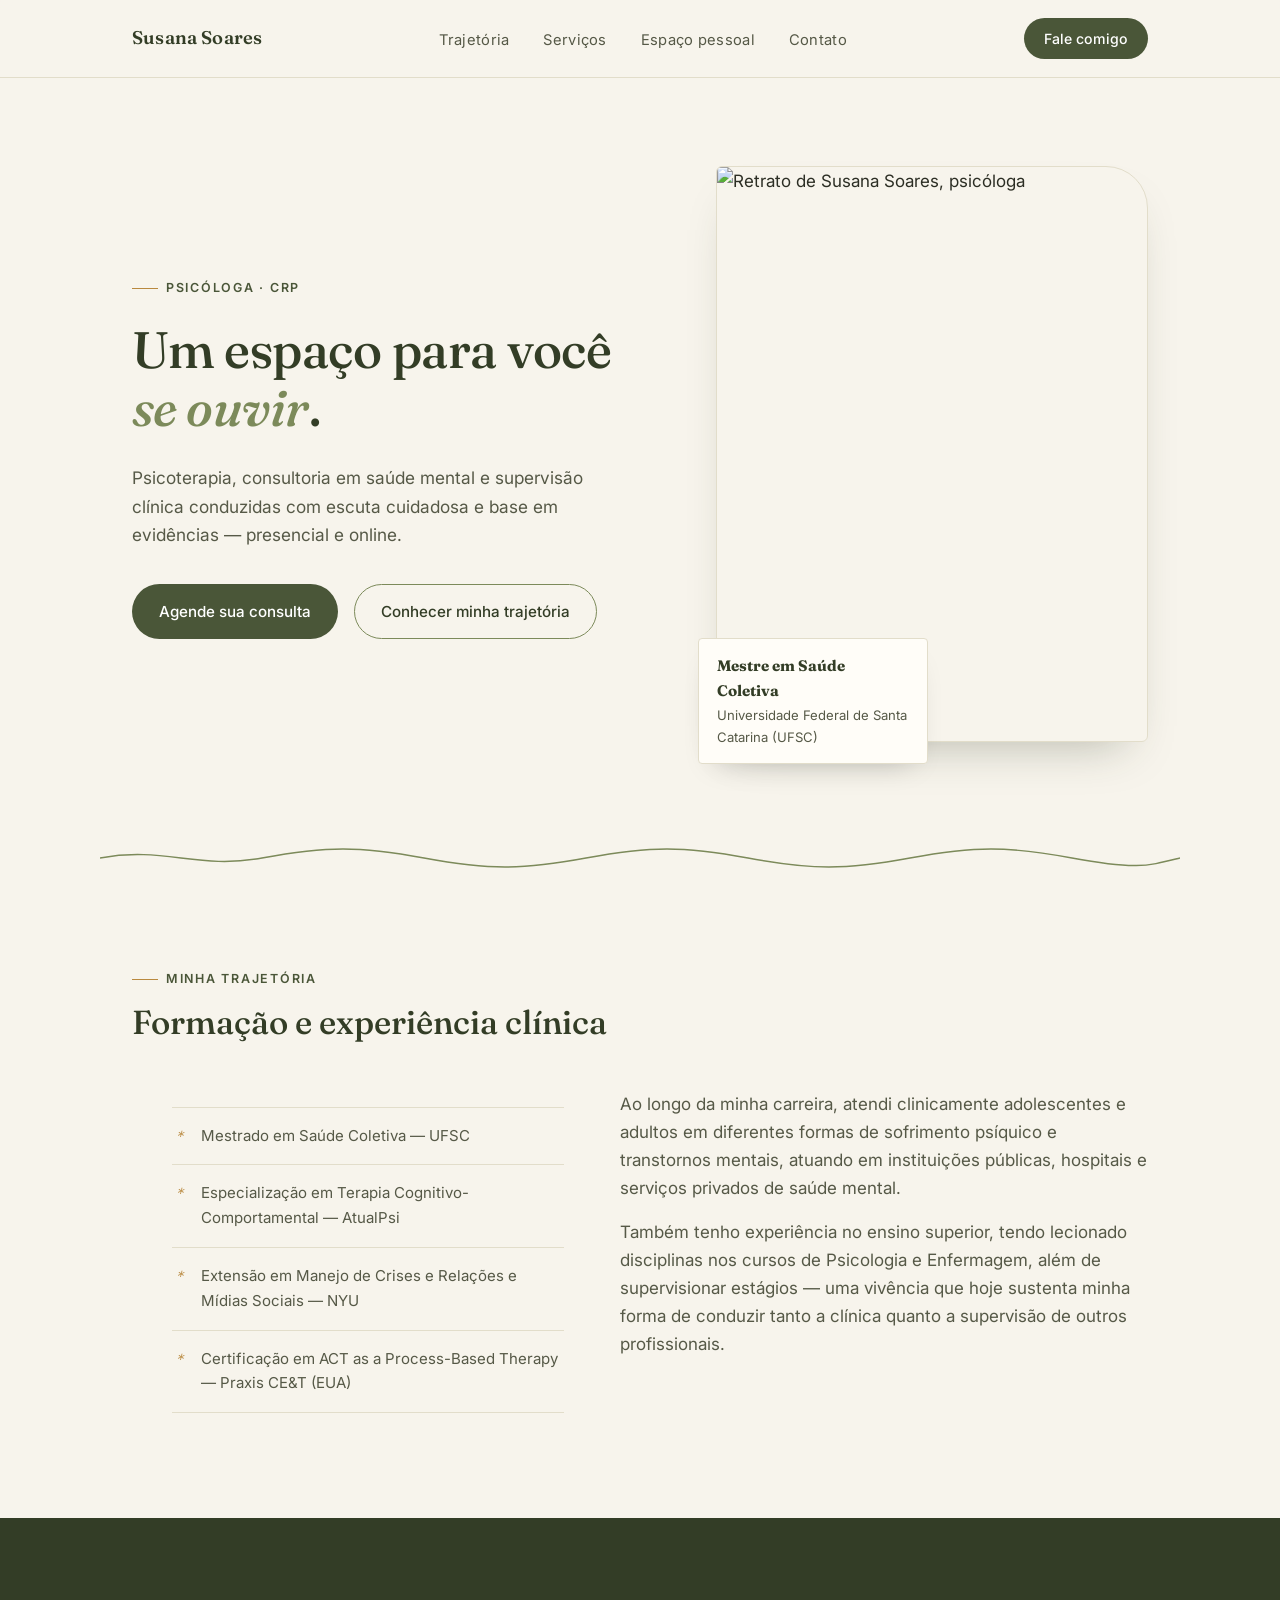
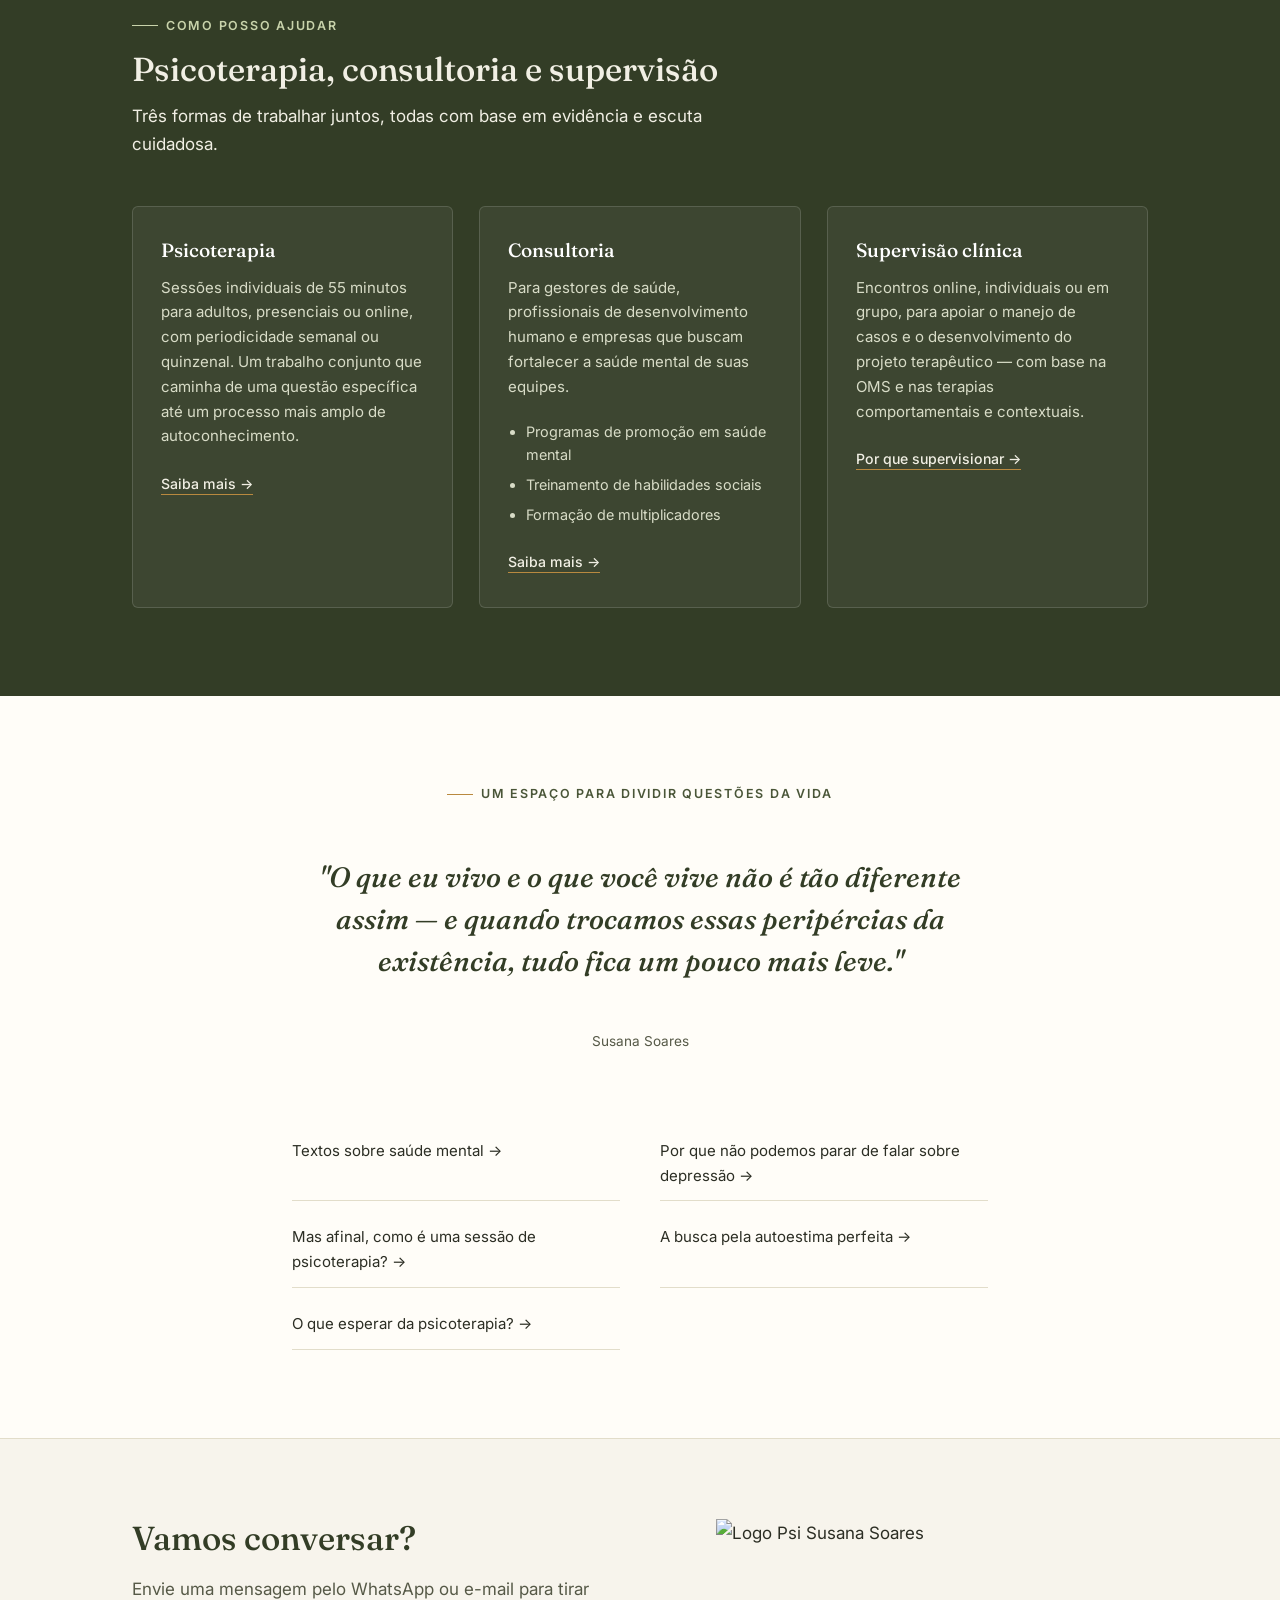
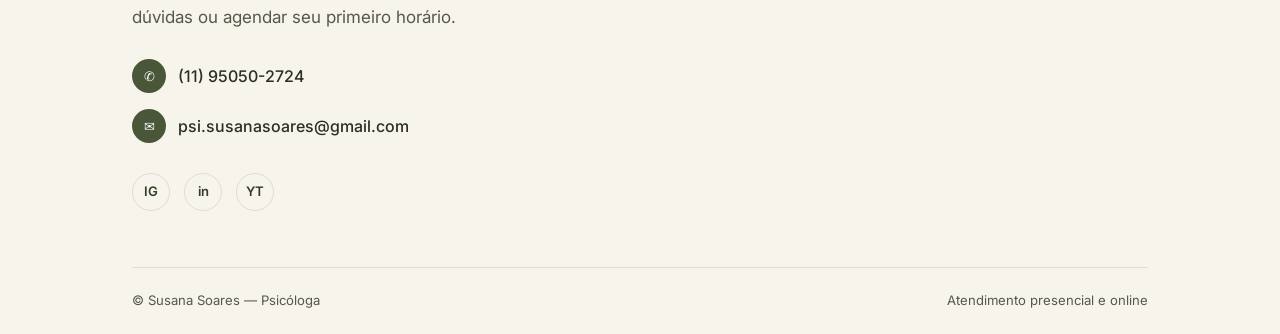
==== sobre-susana-soares.html @ 07c2a2b0 "Pagina Inicial" ====
<!doctype html>
<html lang="pt-BR">
<head>
<meta charset="UTF-8" />
<meta name="viewport" content="width=device-width, initial-scale=1.0" />
<title>Susana Soares — Psicóloga</title>
<meta name="description" content="Psicoterapia, consultoria em saúde mental e supervisão de casos clínicos com Susana Soares, psicóloga mestre em Saúde Coletiva pela UFSC." />
<link rel="preconnect" href="https://fonts.googleapis.com">
<link rel="preconnect" href="https://fonts.gstatic.com" crossorigin>
<link href="https://fonts.googleapis.com/css2?family=Fraunces:ital,opsz,wght@0,9..144,400;0,9..144,500;0,9..144,600;1,9..144,500&family=Inter:wght@400;500;600&display=swap" rel="stylesheet">
<style>
  :root{
    --cream:      #f7f4ec;
    --paper:      #fffdf8;
    --ink:        #2c2e24;
    --ink-soft:   #565947;
    --sage:       #7c8a5a;
    --sage-deep:  #4a5638;
    --sage-dark:  #333d26;
    --ochre:      #b9893f;
    --line:       #e2ddca;
    --radius:     2px;
  }

  *{box-sizing:border-box;}
  html{scroll-behavior:smooth;}
  body{
    margin:0;
    background:var(--cream);
    color:var(--ink);
    font-family:'Inter',-apple-system,BlinkMacSystemFont,sans-serif;
    font-size:17px;
    line-height:1.65;
    -webkit-font-smoothing:antialiased;
  }
  h1,h2,h3,.display{
    font-family:'Fraunces',Georgia,serif;
    font-weight:500;
    color:var(--sage-dark);
    line-height:1.15;
    margin:0;
  }
  a{color:inherit;}
  img{max-width:100%;display:block;}
  .wrap{max-width:1080px;margin:0 auto;padding:0 32px;}

  @media (prefers-reduced-motion: no-preference){
    a, .card, .btn{transition:all .25s ease;}
  }

  /* ---------- Header ---------- */
  header.site{
    position:sticky; top:0; z-index:50;
    background:rgba(247,244,236,.92);
    backdrop-filter:blur(6px);
    border-bottom:1px solid var(--line);
  }
  .nav{
    display:flex; align-items:center; justify-content:space-between;
    padding:18px 32px; max-width:1080px; margin:0 auto;
  }
  .brand{
    font-family:'Fraunces',serif; font-weight:600; font-size:1.15rem;
    letter-spacing:.01em; color:var(--sage-dark); text-decoration:none;
  }
  .nav ul{list-style:none; display:flex; gap:34px; margin:0; padding:0;}
  .nav a.navlink{
    text-decoration:none; font-size:.92rem; color:var(--ink-soft);
    letter-spacing:.02em;
  }
  .nav a.navlink:hover{color:var(--sage-deep);}
  .nav-cta{
    background:var(--sage-deep); color:#fff !important; text-decoration:none;
    padding:9px 20px; border-radius:999px; font-size:.88rem; font-weight:500;
  }
  .nav-cta:hover{background:var(--sage-dark);}
  @media (max-width:760px){ .nav ul{display:none;} }

  /* ---------- Hero ---------- */
  .hero{
    display:grid; grid-template-columns:1.1fr .9fr; align-items:center;
    gap:56px; padding:88px 32px 96px; max-width:1080px; margin:0 auto;
  }
  .eyebrow{
    display:inline-flex; align-items:center; gap:8px;
    font-size:.78rem; letter-spacing:.14em; text-transform:uppercase;
    color:var(--sage-deep); font-weight:600; margin-bottom:22px;
  }
  .eyebrow::before{content:"";width:26px;height:1px;background:var(--ochre);}
  .hero h1{font-size:clamp(2.3rem,4vw,3.4rem); letter-spacing:-.01em;}
  .hero h1 em{font-style:italic; color:var(--sage);}
  .hero p.lead{
    margin:26px 0 34px; max-width:44ch; color:var(--ink-soft); font-size:1.08rem;
  }
  .hero-actions{display:flex; gap:16px; flex-wrap:wrap;}
  .btn{
    display:inline-flex; align-items:center; gap:8px;
    padding:14px 26px; border-radius:999px; text-decoration:none;
    font-size:.95rem; font-weight:500; border:1px solid transparent;
  }
  .btn-primary{background:var(--sage-deep); color:#fff;}
  .btn-primary:hover{background:var(--sage-dark);}
  .btn-ghost{border-color:var(--sage); color:var(--sage-dark);}
  .btn-ghost:hover{background:var(--paper);}

  .hero-portrait{position:relative;}
  .hero-portrait .frame{
    border-radius:6px 42px 6px 6px;
    overflow:hidden;
    border:1px solid var(--line);
    box-shadow:0 24px 48px -24px rgba(51,61,38,.35);
  }
  .hero-portrait img{aspect-ratio:3/4; object-fit:cover; width:100%;}
  .cred-tag{
    position:absolute; left:-18px; bottom:-22px;
    background:var(--paper); border:1px solid var(--line);
    padding:14px 18px; border-radius:4px; max-width:230px;
    box-shadow:0 14px 30px -18px rgba(0,0,0,.25);
    font-size:.82rem; color:var(--ink-soft);
  }
  .cred-tag strong{display:block; font-family:'Fraunces',serif; color:var(--sage-dark); font-size:.95rem; margin-bottom:2px;}
  @media (max-width:820px){
    .hero{grid-template-columns:1fr; padding-top:56px;}
    .hero-portrait{max-width:320px; margin:0 auto;}
    .cred-tag{left:8px; bottom:-18px;}
  }

  /* ---------- divider ---------- */
  .divider{padding:6px 0 0;}
  .divider svg{display:block; width:100%; height:28px; color:var(--sage);}

  /* ---------- Section shell ---------- */
  section{padding:88px 0;}
  .section-head{max-width:640px; margin:0 0 48px;}
  .section-head .eyebrow{margin-bottom:14px;}
  .section-head h2{font-size:clamp(1.7rem,2.6vw,2.3rem);}
  .section-head p{color:var(--ink-soft); margin-top:14px;}

  /* ---------- Trajetória ---------- */
  .bio-grid{display:grid; grid-template-columns:.9fr 1.1fr; gap:56px; align-items:start;}
  .bio-grid p{color:var(--ink-soft); margin:0 0 16px;}
  .creds{display:flex; flex-direction:column; gap:0;}
  .creds li{
    list-style:none; padding:16px 0; border-top:1px solid var(--line);
    display:flex; gap:14px; font-size:.94rem; color:var(--ink-soft);
  }
  .creds li:last-child{border-bottom:1px solid var(--line);}
  .creds .mark{color:var(--ochre); font-family:'Fraunces',serif; font-style:italic; flex:0 0 auto;}
  @media (max-width:820px){ .bio-grid{grid-template-columns:1fr;} }

  /* ---------- Serviços ---------- */
  .services{background:var(--sage-dark); color:#f1efe4;}
  .services .section-head h2, .services .section-head p{color:#f1efe4;}
  .services .eyebrow{color:#c9d3ab;}
  .services .eyebrow::before{background:#c9d3ab;}
  .cards{display:grid; grid-template-columns:repeat(3,1fr); gap:26px;}
  .card{
    background:rgba(255,255,255,.05);
    border:1px solid rgba(255,255,255,.14);
    border-radius:6px; padding:32px 28px;
  }
  .card:hover{background:rgba(255,255,255,.09); border-color:rgba(255,255,255,.28);}
  .card h3{color:#fff; font-size:1.2rem; margin-bottom:14px;}
  .card p{color:#d8dcc7; font-size:.94rem; margin:0 0 20px;}
  .card ul{margin:0 0 20px; padding-left:18px; color:#d8dcc7; font-size:.9rem;}
  .card ul li{margin-bottom:6px;}
  .card a.card-link{
    font-size:.88rem; font-weight:500; color:#f1efe4; text-decoration:none;
    border-bottom:1px solid var(--ochre); padding-bottom:2px;
  }
  .card a.card-link:hover{color:var(--ochre);}
  @media (max-width:900px){ .cards{grid-template-columns:1fr;} }

  /* ---------- Espaço pessoal ---------- */
  .personal{background:var(--paper);}
  .personal-inner{
    display:grid; grid-template-columns:1fr; gap:30px;
    max-width:760px; margin:0 auto; text-align:center;
  }
  .personal blockquote{
    font-family:'Fraunces',serif; font-style:italic; font-weight:500;
    font-size:clamp(1.35rem,2.4vw,1.75rem); color:var(--sage-dark);
    line-height:1.5; margin:0;
  }
  .personal cite{display:block; margin-top:18px; font-style:normal; font-size:.85rem; color:var(--ink-soft);}
  .reading{
    margin-top:44px; display:grid; grid-template-columns:repeat(2,1fr); gap:12px 40px;
    text-align:left;
  }
  .reading a{
    display:block; text-decoration:none; color:var(--ink); font-size:.94rem;
    padding:12px 0; border-bottom:1px solid var(--line);
  }
  .reading a:hover{color:var(--sage-deep);}
  @media (max-width:640px){ .reading{grid-template-columns:1fr;} }

  /* ---------- Contato / footer ---------- */
  footer.site{background:var(--cream); border-top:1px solid var(--line);}
  .contact-grid{
    display:grid; grid-template-columns:1.1fr .9fr; gap:56px; padding:80px 0 56px;
  }
  .contact-grid h2{font-size:clamp(1.7rem,2.6vw,2.2rem); margin-bottom:18px;}
  .contact-grid p{color:var(--ink-soft); max-width:42ch;}
  .contact-list{margin-top:28px; display:flex; flex-direction:column; gap:16px;}
  .contact-list a{
    display:flex; align-items:center; gap:12px; text-decoration:none;
    color:var(--ink); font-size:1rem; font-weight:500;
  }
  .contact-list a:hover{color:var(--sage-deep);}
  .contact-list .ico{
    width:34px; height:34px; border-radius:50%; background:var(--sage-deep);
    display:flex; align-items:center; justify-content:center; color:#fff; font-size:.8rem;
    flex:0 0 auto;
  }
  .socials{display:flex; gap:14px; margin-top:30px;}
  .socials a{
    width:38px; height:38px; border-radius:50%; border:1px solid var(--line);
    display:flex; align-items:center; justify-content:center; text-decoration:none;
    color:var(--sage-dark); font-size:.82rem; font-weight:600;
  }
  .socials a:hover{background:var(--sage-deep); color:#fff; border-color:var(--sage-deep);}
  @media (max-width:820px){ .contact-grid{grid-template-columns:1fr;} }

  .bottom-bar{
    border-top:1px solid var(--line); padding:22px 0; font-size:.82rem;
    color:var(--ink-soft); display:flex; justify-content:space-between; flex-wrap:wrap; gap:8px;
  }
</style>
</head>
<body>

<header class="site">
  <nav class="nav">
    <a class="brand" href="#top">Susana&nbsp;Soares</a>
    <ul>
      <li><a class="navlink" href="#trajetoria">Trajetória</a></li>
      <li><a class="navlink" href="#servicos">Serviços</a></li>
      <li><a class="navlink" href="#espaco">Espaço pessoal</a></li>
      <li><a class="navlink" href="#contato">Contato</a></li>
    </ul>
    <a class="nav-cta" href="https://api.whatsapp.com/send?phone=5511950502724">Fale comigo</a>
  </nav>
</header>

<main id="top">

  <!-- HERO -->
  <section class="hero">
    <div>
      <span class="eyebrow">Psicóloga · CRP</span>
      <h1>Um espaço para você <em>se ouvir</em>.</h1>
      <p class="lead">Psicoterapia, consultoria em saúde mental e supervisão clínica conduzidas com escuta cuidadosa e base em evidências — presencial e online.</p>
      <div class="hero-actions">
        <a class="btn btn-primary" href="https://calendly.com/psi-susanasoares/30min?back=1">Agende sua consulta</a>
        <a class="btn btn-ghost" href="#trajetoria">Conhecer minha trajetória</a>
      </div>
    </div>
    <div class="hero-portrait">
      <div class="frame">
        <img src="https://i0.wp.com/psisusanasoares.com/wp-content/uploads/2023/10/20231002_141135.jpg?fit=898%2C1200&ssl=1" alt="Retrato de Susana Soares, psicóloga" />
      </div>
      <div class="cred-tag"><strong>Mestre em Saúde Coletiva</strong>Universidade Federal de Santa Catarina (UFSC)</div>
    </div>
  </section>

  <div class="divider wrap">
    <svg viewBox="0 0 1000 28" preserveAspectRatio="none" fill="none" stroke="currentColor" stroke-width="1.4">
      <path d="M0 14 C 60 2, 90 26, 150 14 S 240 2, 300 14 S 390 26, 450 14 S 540 2, 600 14 S 690 26, 750 14 S 840 2, 900 14 S 970 22, 1000 14" />
    </svg>
  </div>

  <!-- TRAJETÓRIA -->
  <section id="trajetoria">
    <div class="wrap">
      <div class="section-head">
        <span class="eyebrow">Minha trajetória</span>
        <h2>Formação e experiência clínica</h2>
      </div>
      <div class="bio-grid">
        <ul class="creds">
          <li><span class="mark">＊</span>Mestrado em Saúde Coletiva — UFSC</li>
          <li><span class="mark">＊</span>Especialização em Terapia Cognitivo-Comportamental — AtualPsi</li>
          <li><span class="mark">＊</span>Extensão em Manejo de Crises e Relações e Mídias Sociais — NYU</li>
          <li><span class="mark">＊</span>Certificação em ACT as a Process-Based Therapy — Praxis CE&T (EUA)</li>
        </ul>
        <div>
          <p>Ao longo da minha carreira, atendi clinicamente adolescentes e adultos em diferentes formas de sofrimento psíquico e transtornos mentais, atuando em instituições públicas, hospitais e serviços privados de saúde mental.</p>
          <p>Também tenho experiência no ensino superior, tendo lecionado disciplinas nos cursos de Psicologia e Enfermagem, além de supervisionar estágios — uma vivência que hoje sustenta minha forma de conduzir tanto a clínica quanto a supervisão de outros profissionais.</p>
        </div>
      </div>
    </div>
  </section>

  <!-- SERVIÇOS -->
  <section id="servicos" class="services">
    <div class="wrap">
      <div class="section-head">
        <span class="eyebrow">Como posso ajudar</span>
        <h2>Psicoterapia, consultoria e supervisão</h2>
        <p>Três formas de trabalhar juntos, todas com base em evidência e escuta cuidadosa.</p>
      </div>
      <div class="cards">
        <div class="card">
          <h3>Psicoterapia</h3>
          <p>Sessões individuais de 55 minutos para adultos, presenciais ou online, com periodicidade semanal ou quinzenal. Um trabalho conjunto que caminha de uma questão específica até um processo mais amplo de autoconhecimento.</p>
          <a class="card-link" href="https://psisusanasoares.com/psicoterapia/">Saiba mais →</a>
        </div>
        <div class="card">
          <h3>Consultoria</h3>
          <p>Para gestores de saúde, profissionais de desenvolvimento humano e empresas que buscam fortalecer a saúde mental de suas equipes.</p>
          <ul>
            <li>Programas de promoção em saúde mental</li>
            <li>Treinamento de habilidades sociais</li>
            <li>Formação de multiplicadores</li>
          </ul>
          <a class="card-link" href="https://psisusanasoares.com/consultoria/">Saiba mais →</a>
        </div>
        <div class="card">
          <h3>Supervisão clínica</h3>
          <p>Encontros online, individuais ou em grupo, para apoiar o manejo de casos e o desenvolvimento do projeto terapêutico — com base na OMS e nas terapias comportamentais e contextuais.</p>
          <a class="card-link" href="https://psisusanasoares.com/realmente-precisamos-da-supervisao-em-casos-clinicos/">Por que supervisionar →</a>
        </div>
      </div>
    </div>
  </section>

  <!-- ESPAÇO PESSOAL -->
  <section id="espaco" class="personal">
    <div class="wrap personal-inner">
      <span class="eyebrow" style="justify-content:center;">Um espaço para dividir questões da vida</span>
      <blockquote>"O que eu vivo e o que você vive não é tão diferente assim — e quando trocamos essas peripércias da existência, tudo fica um pouco mais leve."</blockquote>
      <cite>Susana Soares</cite>

      <div class="reading">
        <a href="https://psisusanasoares.com/psicoterapia/um-espaco-para-dividir-as-questoes-da-vida-minhas-e-as-suas/">Textos sobre saúde mental →</a>
        <a href="https://psisusanasoares.com/por-que-nao-podemos-parar-de-falar-sobre-a-depressao/">Por que não podemos parar de falar sobre depressão →</a>
        <a href="https://psisusanasoares.com/mas-afinal-como-e-uma-sessao-de-psicoterapia/">Mas afinal, como é uma sessão de psicoterapia? →</a>
        <a href="https://www.vittude.com/blog/fala-psico/a-busca-pela-autoestima-perfeita/">A busca pela autoestima perfeita →</a>
        <a href="http://psisusanasoares.com/o-que-esperar-da-psicoterapia/">O que esperar da psicoterapia? →</a>
      </div>
    </div>
  </section>

</main>

<footer class="site" id="contato">
  <div class="wrap">
    <div class="contact-grid">
      <div>
        <h2>Vamos conversar?</h2>
        <p>Envie uma mensagem pelo WhatsApp ou e-mail para tirar dúvidas ou agendar seu primeiro horário.</p>
        <div class="contact-list">
          <a href="http://api.whatsapp.com/send?1=pt_BR&phone=5511950502724"><span class="ico">✆</span>(11) 95050-2724</a>
          <a href="mailto:psi.susanasoares@gmail.com"><span class="ico">✉</span>psi.susanasoares@gmail.com</a>
        </div>
        <div class="socials">
          <a href="https://instagram.com/susanasoaresnavida" aria-label="Instagram">IG</a>
          <a href="http://www.linkedin.com/in/susana-soares-318313182" aria-label="LinkedIn">in</a>
          <a href="https://www.youtube.com/channel/UCG8xgBkW5_oJi3_wdtTftXw" aria-label="YouTube">YT</a>
        </div>
      </div>
      <div>
        <img src="https://i0.wp.com/psisusanasoares.com/wp-content/uploads/2023/09/cropped-cropped-cropped-logo-nome-e-crp-removebg-preview.png?fit=273%2C120&ssl=1" alt="Logo Psi Susana Soares" style="max-width:220px;" />
      </div>
    </div>
    <div class="bottom-bar">
      <span>© Susana Soares — Psicóloga</span>
      <span>Atendimento presencial e online</span>
    </div>
  </div>
</footer>

</body>
</html>
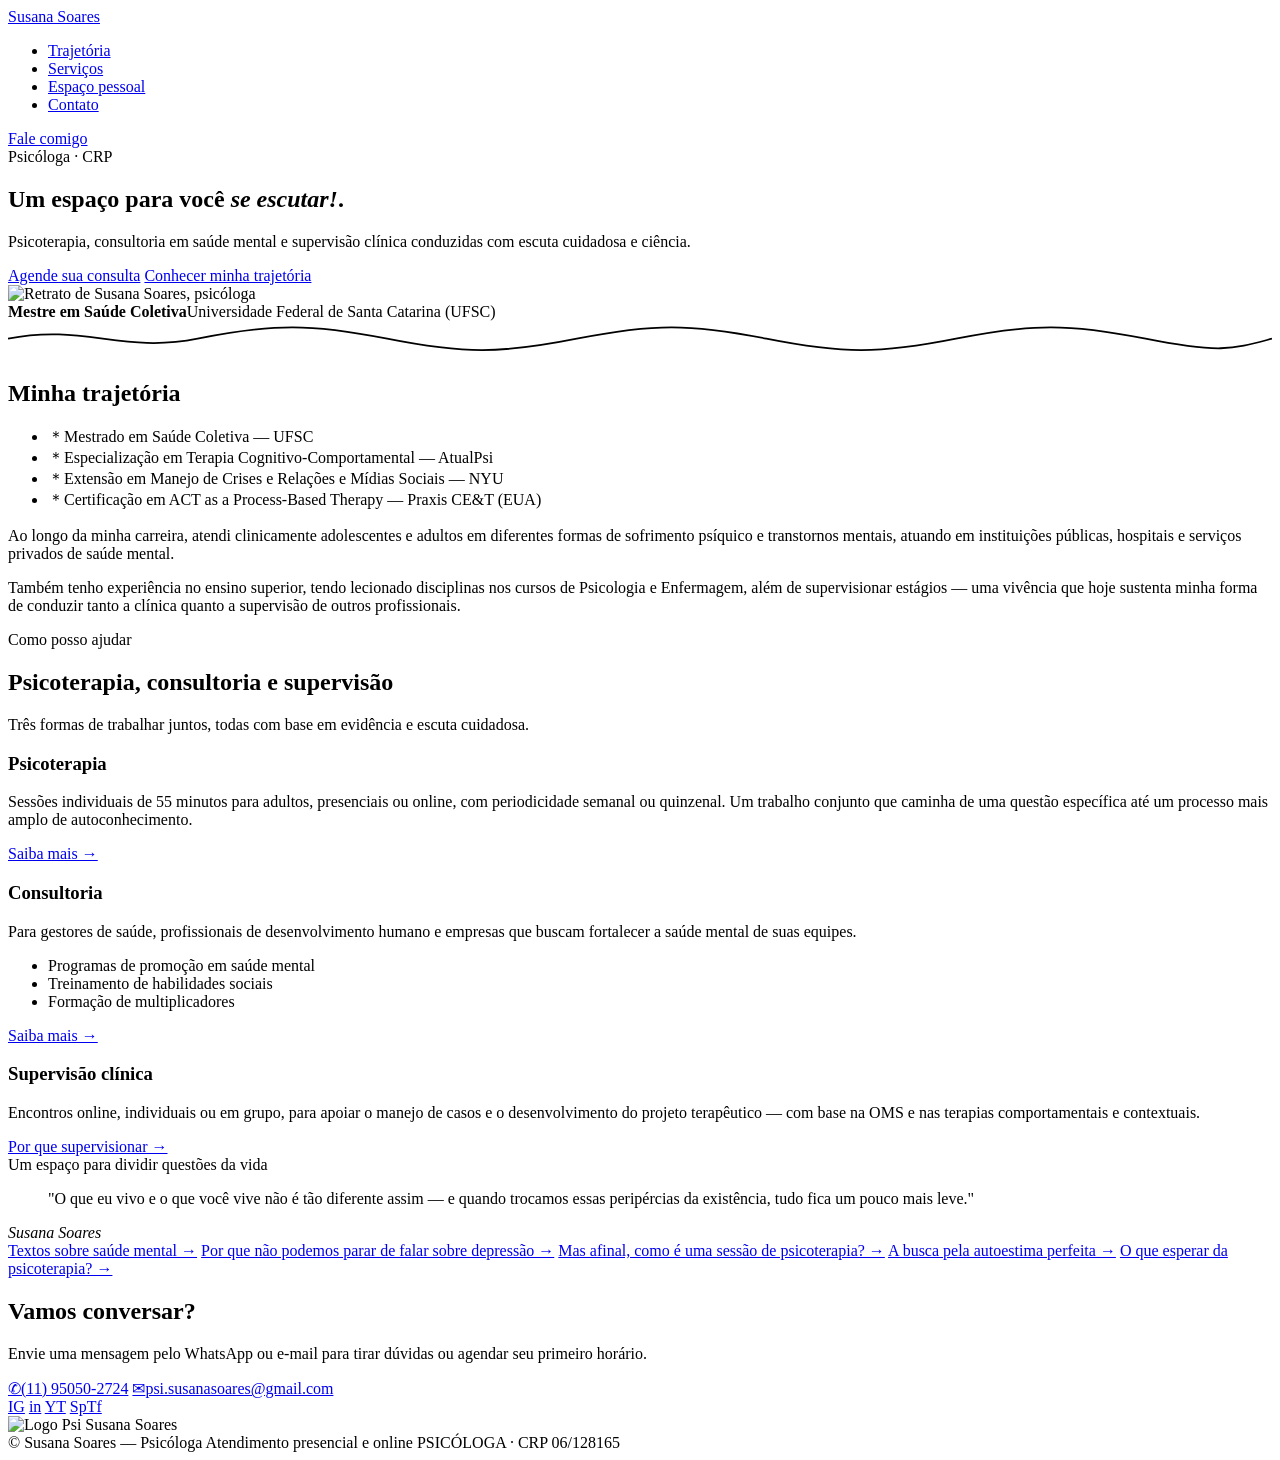
==== commit 0f1b359d: "Novas mudanças" ====
--- a/sobre-susana-soares.html
+++ b/sobre-susana-soares.html
@@ -8,224 +8,7 @@
 <link rel="preconnect" href="https://fonts.googleapis.com">
 <link rel="preconnect" href="https://fonts.gstatic.com" crossorigin>
 <link href="https://fonts.googleapis.com/css2?family=Fraunces:ital,opsz,wght@0,9..144,400;0,9..144,500;0,9..144,600;1,9..144,500&family=Inter:wght@400;500;600&display=swap" rel="stylesheet">
-<style>
-  :root{
-    --cream:      #f7f4ec;
-    --paper:      #fffdf8;
-    --ink:        #2c2e24;
-    --ink-soft:   #565947;
-    --sage:       #7c8a5a;
-    --sage-deep:  #4a5638;
-    --sage-dark:  #333d26;
-    --ochre:      #b9893f;
-    --line:       #e2ddca;
-    --radius:     2px;
-  }
-
-  *{box-sizing:border-box;}
-  html{scroll-behavior:smooth;}
-  body{
-    margin:0;
-    background:var(--cream);
-    color:var(--ink);
-    font-family:'Inter',-apple-system,BlinkMacSystemFont,sans-serif;
-    font-size:17px;
-    line-height:1.65;
-    -webkit-font-smoothing:antialiased;
-  }
-  h1,h2,h3,.display{
-    font-family:'Fraunces',Georgia,serif;
-    font-weight:500;
-    color:var(--sage-dark);
-    line-height:1.15;
-    margin:0;
-  }
-  a{color:inherit;}
-  img{max-width:100%;display:block;}
-  .wrap{max-width:1080px;margin:0 auto;padding:0 32px;}
-
-  @media (prefers-reduced-motion: no-preference){
-    a, .card, .btn{transition:all .25s ease;}
-  }
-
-  /* ---------- Header ---------- */
-  header.site{
-    position:sticky; top:0; z-index:50;
-    background:rgba(247,244,236,.92);
-    backdrop-filter:blur(6px);
-    border-bottom:1px solid var(--line);
-  }
-  .nav{
-    display:flex; align-items:center; justify-content:space-between;
-    padding:18px 32px; max-width:1080px; margin:0 auto;
-  }
-  .brand{
-    font-family:'Fraunces',serif; font-weight:600; font-size:1.15rem;
-    letter-spacing:.01em; color:var(--sage-dark); text-decoration:none;
-  }
-  .nav ul{list-style:none; display:flex; gap:34px; margin:0; padding:0;}
-  .nav a.navlink{
-    text-decoration:none; font-size:.92rem; color:var(--ink-soft);
-    letter-spacing:.02em;
-  }
-  .nav a.navlink:hover{color:var(--sage-deep);}
-  .nav-cta{
-    background:var(--sage-deep); color:#fff !important; text-decoration:none;
-    padding:9px 20px; border-radius:999px; font-size:.88rem; font-weight:500;
-  }
-  .nav-cta:hover{background:var(--sage-dark);}
-  @media (max-width:760px){ .nav ul{display:none;} }
-
-  /* ---------- Hero ---------- */
-  .hero{
-    display:grid; grid-template-columns:1.1fr .9fr; align-items:center;
-    gap:56px; padding:88px 32px 96px; max-width:1080px; margin:0 auto;
-  }
-  .eyebrow{
-    display:inline-flex; align-items:center; gap:8px;
-    font-size:.78rem; letter-spacing:.14em; text-transform:uppercase;
-    color:var(--sage-deep); font-weight:600; margin-bottom:22px;
-  }
-  .eyebrow::before{content:"";width:26px;height:1px;background:var(--ochre);}
-  .hero h1{font-size:clamp(2.3rem,4vw,3.4rem); letter-spacing:-.01em;}
-  .hero h1 em{font-style:italic; color:var(--sage);}
-  .hero p.lead{
-    margin:26px 0 34px; max-width:44ch; color:var(--ink-soft); font-size:1.08rem;
-  }
-  .hero-actions{display:flex; gap:16px; flex-wrap:wrap;}
-  .btn{
-    display:inline-flex; align-items:center; gap:8px;
-    padding:14px 26px; border-radius:999px; text-decoration:none;
-    font-size:.95rem; font-weight:500; border:1px solid transparent;
-  }
-  .btn-primary{background:var(--sage-deep); color:#fff;}
-  .btn-primary:hover{background:var(--sage-dark);}
-  .btn-ghost{border-color:var(--sage); color:var(--sage-dark);}
-  .btn-ghost:hover{background:var(--paper);}
-
-  .hero-portrait{position:relative;}
-  .hero-portrait .frame{
-    border-radius:6px 42px 6px 6px;
-    overflow:hidden;
-    border:1px solid var(--line);
-    box-shadow:0 24px 48px -24px rgba(51,61,38,.35);
-  }
-  .hero-portrait img{aspect-ratio:3/4; object-fit:cover; width:100%;}
-  .cred-tag{
-    position:absolute; left:-18px; bottom:-22px;
-    background:var(--paper); border:1px solid var(--line);
-    padding:14px 18px; border-radius:4px; max-width:230px;
-    box-shadow:0 14px 30px -18px rgba(0,0,0,.25);
-    font-size:.82rem; color:var(--ink-soft);
-  }
-  .cred-tag strong{display:block; font-family:'Fraunces',serif; color:var(--sage-dark); font-size:.95rem; margin-bottom:2px;}
-  @media (max-width:820px){
-    .hero{grid-template-columns:1fr; padding-top:56px;}
-    .hero-portrait{max-width:320px; margin:0 auto;}
-    .cred-tag{left:8px; bottom:-18px;}
-  }
-
-  /* ---------- divider ---------- */
-  .divider{padding:6px 0 0;}
-  .divider svg{display:block; width:100%; height:28px; color:var(--sage);}
-
-  /* ---------- Section shell ---------- */
-  section{padding:88px 0;}
-  .section-head{max-width:640px; margin:0 0 48px;}
-  .section-head .eyebrow{margin-bottom:14px;}
-  .section-head h2{font-size:clamp(1.7rem,2.6vw,2.3rem);}
-  .section-head p{color:var(--ink-soft); margin-top:14px;}
-
-  /* ---------- Trajetória ---------- */
-  .bio-grid{display:grid; grid-template-columns:.9fr 1.1fr; gap:56px; align-items:start;}
-  .bio-grid p{color:var(--ink-soft); margin:0 0 16px;}
-  .creds{display:flex; flex-direction:column; gap:0;}
-  .creds li{
-    list-style:none; padding:16px 0; border-top:1px solid var(--line);
-    display:flex; gap:14px; font-size:.94rem; color:var(--ink-soft);
-  }
-  .creds li:last-child{border-bottom:1px solid var(--line);}
-  .creds .mark{color:var(--ochre); font-family:'Fraunces',serif; font-style:italic; flex:0 0 auto;}
-  @media (max-width:820px){ .bio-grid{grid-template-columns:1fr;} }
-
-  /* ---------- Serviços ---------- */
-  .services{background:var(--sage-dark); color:#f1efe4;}
-  .services .section-head h2, .services .section-head p{color:#f1efe4;}
-  .services .eyebrow{color:#c9d3ab;}
-  .services .eyebrow::before{background:#c9d3ab;}
-  .cards{display:grid; grid-template-columns:repeat(3,1fr); gap:26px;}
-  .card{
-    background:rgba(255,255,255,.05);
-    border:1px solid rgba(255,255,255,.14);
-    border-radius:6px; padding:32px 28px;
-  }
-  .card:hover{background:rgba(255,255,255,.09); border-color:rgba(255,255,255,.28);}
-  .card h3{color:#fff; font-size:1.2rem; margin-bottom:14px;}
-  .card p{color:#d8dcc7; font-size:.94rem; margin:0 0 20px;}
-  .card ul{margin:0 0 20px; padding-left:18px; color:#d8dcc7; font-size:.9rem;}
-  .card ul li{margin-bottom:6px;}
-  .card a.card-link{
-    font-size:.88rem; font-weight:500; color:#f1efe4; text-decoration:none;
-    border-bottom:1px solid var(--ochre); padding-bottom:2px;
-  }
-  .card a.card-link:hover{color:var(--ochre);}
-  @media (max-width:900px){ .cards{grid-template-columns:1fr;} }
-
-  /* ---------- Espaço pessoal ---------- */
-  .personal{background:var(--paper);}
-  .personal-inner{
-    display:grid; grid-template-columns:1fr; gap:30px;
-    max-width:760px; margin:0 auto; text-align:center;
-  }
-  .personal blockquote{
-    font-family:'Fraunces',serif; font-style:italic; font-weight:500;
-    font-size:clamp(1.35rem,2.4vw,1.75rem); color:var(--sage-dark);
-    line-height:1.5; margin:0;
-  }
-  .personal cite{display:block; margin-top:18px; font-style:normal; font-size:.85rem; color:var(--ink-soft);}
-  .reading{
-    margin-top:44px; display:grid; grid-template-columns:repeat(2,1fr); gap:12px 40px;
-    text-align:left;
-  }
-  .reading a{
-    display:block; text-decoration:none; color:var(--ink); font-size:.94rem;
-    padding:12px 0; border-bottom:1px solid var(--line);
-  }
-  .reading a:hover{color:var(--sage-deep);}
-  @media (max-width:640px){ .reading{grid-template-columns:1fr;} }
-
-  /* ---------- Contato / footer ---------- */
-  footer.site{background:var(--cream); border-top:1px solid var(--line);}
-  .contact-grid{
-    display:grid; grid-template-columns:1.1fr .9fr; gap:56px; padding:80px 0 56px;
-  }
-  .contact-grid h2{font-size:clamp(1.7rem,2.6vw,2.2rem); margin-bottom:18px;}
-  .contact-grid p{color:var(--ink-soft); max-width:42ch;}
-  .contact-list{margin-top:28px; display:flex; flex-direction:column; gap:16px;}
-  .contact-list a{
-    display:flex; align-items:center; gap:12px; text-decoration:none;
-    color:var(--ink); font-size:1rem; font-weight:500;
-  }
-  .contact-list a:hover{color:var(--sage-deep);}
-  .contact-list .ico{
-    width:34px; height:34px; border-radius:50%; background:var(--sage-deep);
-    display:flex; align-items:center; justify-content:center; color:#fff; font-size:.8rem;
-    flex:0 0 auto;
-  }
-  .socials{display:flex; gap:14px; margin-top:30px;}
-  .socials a{
-    width:38px; height:38px; border-radius:50%; border:1px solid var(--line);
-    display:flex; align-items:center; justify-content:center; text-decoration:none;
-    color:var(--sage-dark); font-size:.82rem; font-weight:600;
-  }
-  .socials a:hover{background:var(--sage-deep); color:#fff; border-color:var(--sage-deep);}
-  @media (max-width:820px){ .contact-grid{grid-template-columns:1fr;} }
-
-  .bottom-bar{
-    border-top:1px solid var(--line); padding:22px 0; font-size:.82rem;
-    color:var(--ink-soft); display:flex; justify-content:space-between; flex-wrap:wrap; gap:8px;
-  }
-</style>
+<link rel="stylesheet" href="CSS/styleSobreSusana.css">
 </head>
 <body>
 
@@ -248,8 +31,8 @@
   <section class="hero">
     <div>
       <span class="eyebrow">Psicóloga · CRP</span>
-      <h1>Um espaço para você <em>se ouvir</em>.</h1>
-      <p class="lead">Psicoterapia, consultoria em saúde mental e supervisão clínica conduzidas com escuta cuidadosa e base em evidências — presencial e online.</p>
+      <h1>Um espaço para você <em>se escutar!</em>.</h1>
+      <p class="lead">Psicoterapia, consultoria em saúde mental e supervisão clínica conduzidas com escuta cuidadosa e ciência.</p>
       <div class="hero-actions">
         <a class="btn btn-primary" href="https://calendly.com/psi-susanasoares/30min?back=1">Agende sua consulta</a>
         <a class="btn btn-ghost" href="#trajetoria">Conhecer minha trajetória</a>
@@ -273,8 +56,7 @@
   <section id="trajetoria">
     <div class="wrap">
       <div class="section-head">
-        <span class="eyebrow">Minha trajetória</span>
-        <h2>Formação e experiência clínica</h2>
+        <h2>Minha trajetória</h2>
       </div>
       <div class="bio-grid">
         <ul class="creds">
@@ -357,6 +139,7 @@
           <a href="https://instagram.com/susanasoaresnavida" aria-label="Instagram">IG</a>
           <a href="http://www.linkedin.com/in/susana-soares-318313182" aria-label="LinkedIn">in</a>
           <a href="https://www.youtube.com/channel/UCG8xgBkW5_oJi3_wdtTftXw" aria-label="YouTube">YT</a>
+          <a href="https://open.spotify.com/show/5zumlapZwclCYT132I82pV">SpTf</a>
         </div>
       </div>
       <div>
@@ -366,6 +149,7 @@
     <div class="bottom-bar">
       <span>© Susana Soares — Psicóloga</span>
       <span>Atendimento presencial e online</span>
+      <span>PSICÓLOGA · CRP 06/128165</span>
     </div>
   </div>
 </footer>
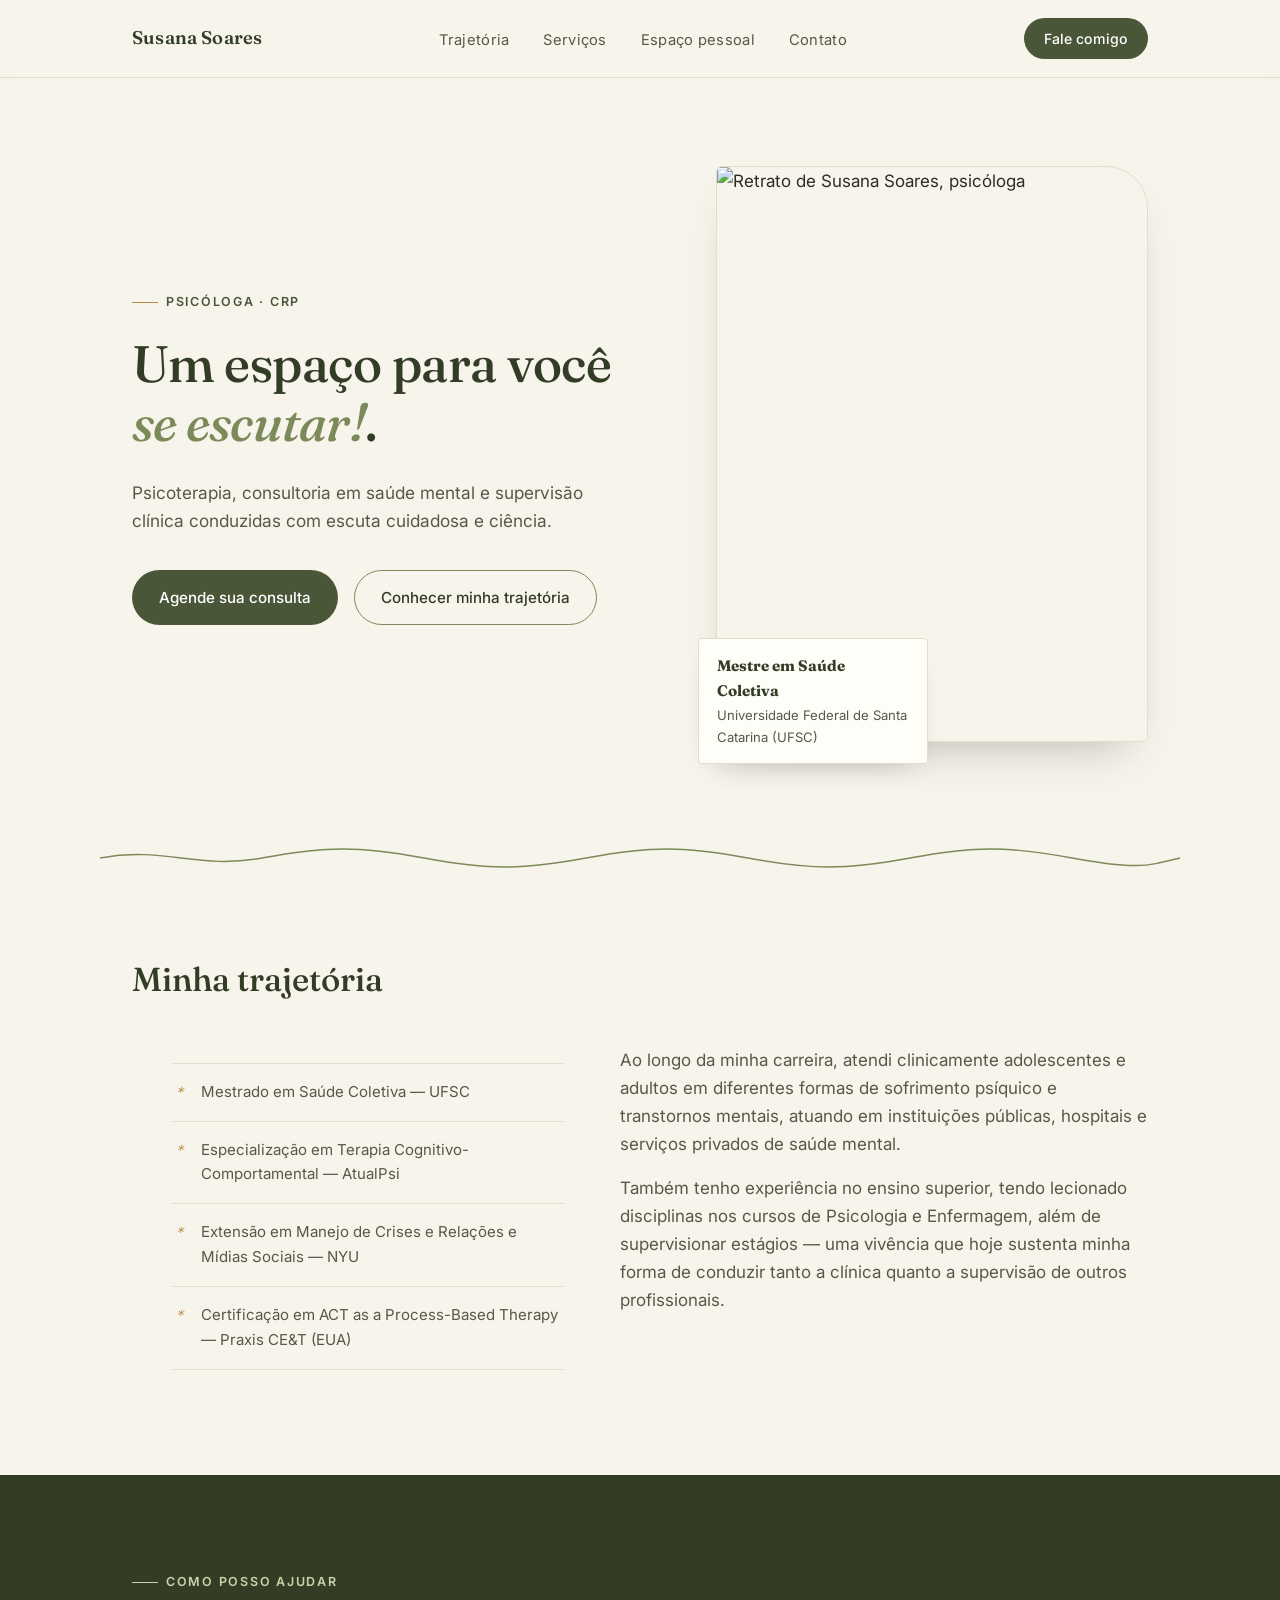
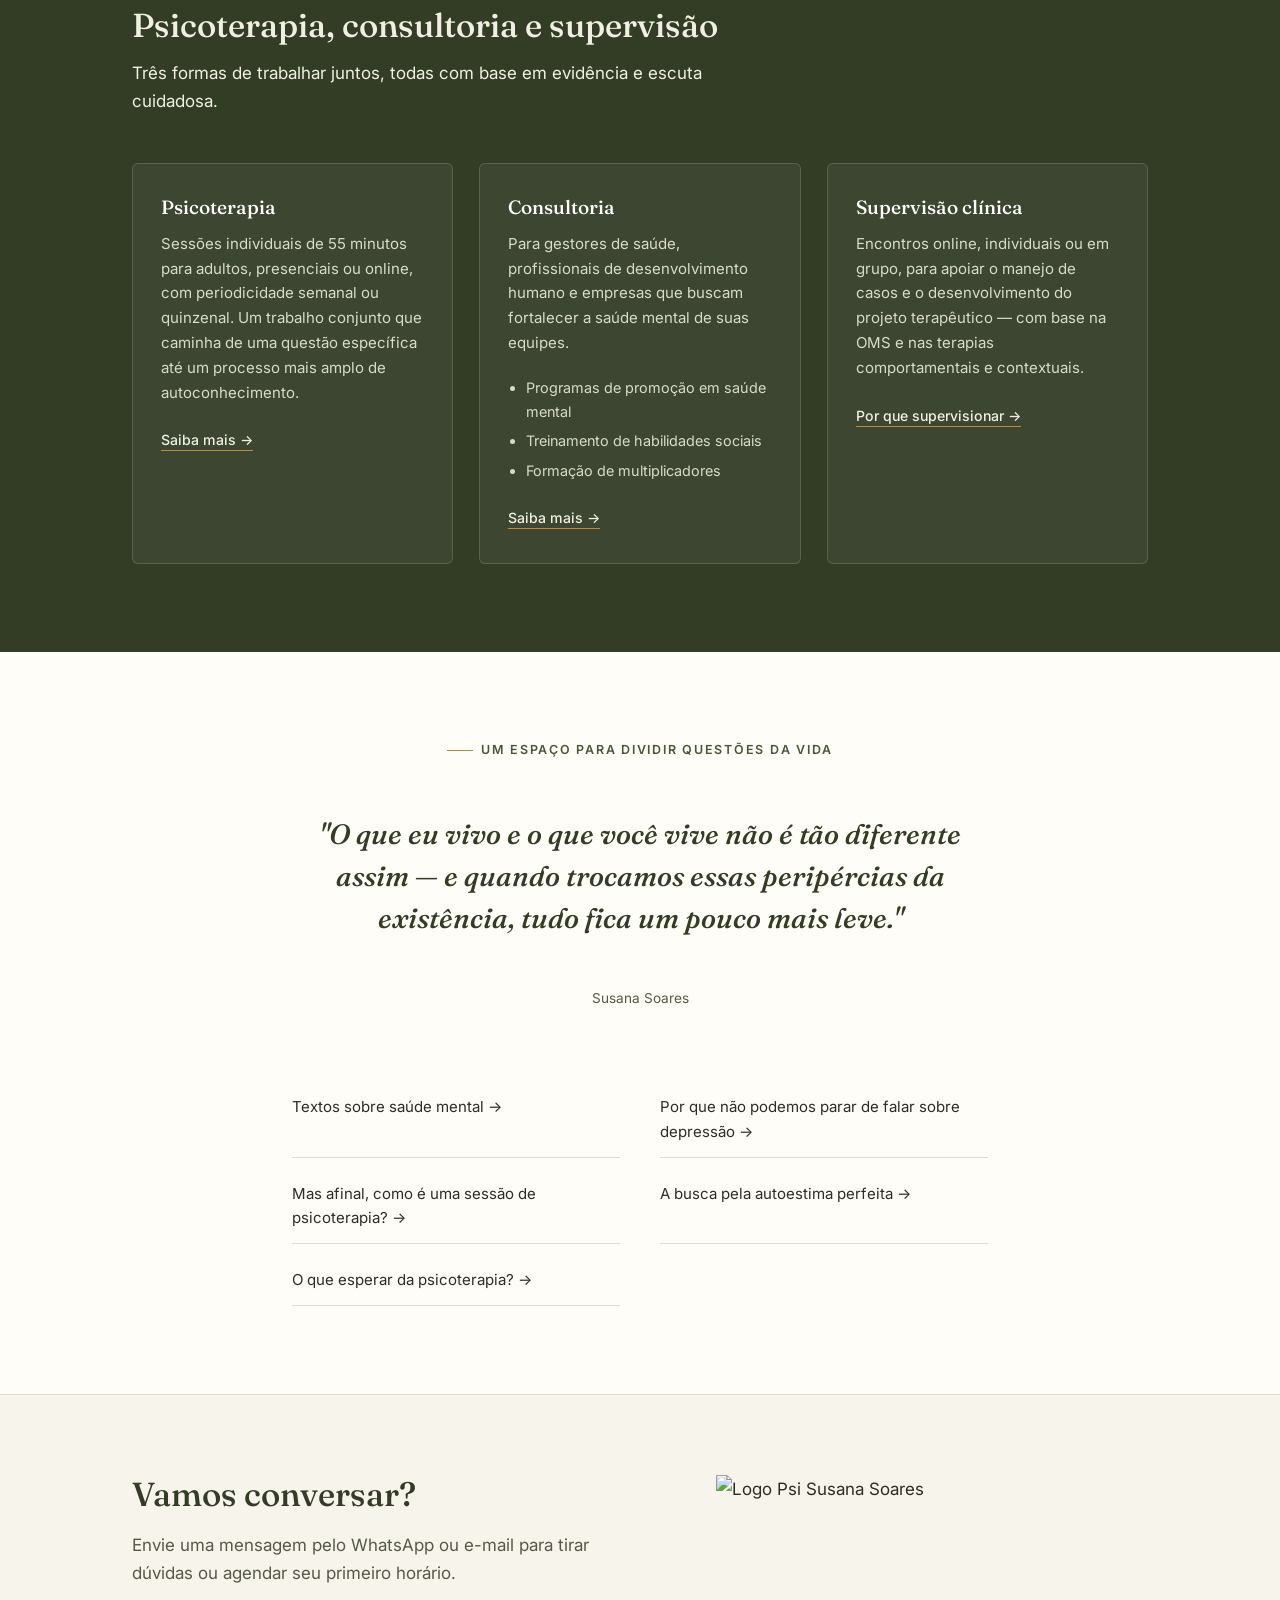
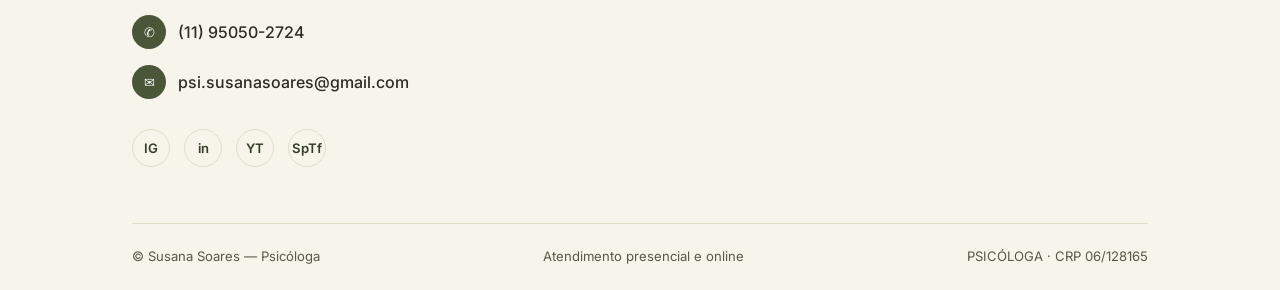
==== commit b2f02cda: "Update sobre-susana-soares.html" ====
--- a/sobre-susana-soares.html
+++ b/sobre-susana-soares.html
@@ -8,7 +8,7 @@
 <link rel="preconnect" href="https://fonts.googleapis.com">
 <link rel="preconnect" href="https://fonts.gstatic.com" crossorigin>
 <link href="https://fonts.googleapis.com/css2?family=Fraunces:ital,opsz,wght@0,9..144,400;0,9..144,500;0,9..144,600;1,9..144,500&family=Inter:wght@400;500;600&display=swap" rel="stylesheet">
-<link rel="stylesheet" href="CSS/styleSobreSusana.css">
+<link rel="stylesheet" href="css/styleSobreSusana.css">
 </head>
 <body>
 
--- a/css/styleSobreSusana.css
+++ b/css/styleSobreSusana.css
@@ -0,0 +1,216 @@
+  :root{
+    --cream:      #f7f4ec;
+    --paper:      #fffdf8;
+    --ink:        #2c2e24;
+    --ink-soft:   #565947;
+    --sage:       #7c8a5a;
+    --sage-deep:  #4a5638;
+    --sage-dark:  #333d26;
+    --ochre:      #b9893f;
+    --line:       #e2ddca;
+    --radius:     2px;
+  }
+
+  *{box-sizing:border-box;}
+  html{scroll-behavior:smooth;}
+  body{
+    margin:0;
+    background:var(--cream);
+    color:var(--ink);
+    font-family:'Inter',-apple-system,BlinkMacSystemFont,sans-serif;
+    font-size:17px;
+    line-height:1.65;
+    -webkit-font-smoothing:antialiased;
+  }
+  h1,h2,h3,.display{
+    font-family:'Fraunces',Georgia,serif;
+    font-weight:500;
+    color:var(--sage-dark);
+    line-height:1.15;
+    margin:0;
+  }
+  a{color:inherit;}
+  img{max-width:100%;display:block;}
+  .wrap{max-width:1080px;margin:0 auto;padding:0 32px;}
+
+  @media (prefers-reduced-motion: no-preference){
+    a, .card, .btn{transition:all .25s ease;}
+  }
+
+  /* ---------- Header ---------- */
+  header.site{
+    position:sticky; top:0; z-index:50;
+    background:rgba(247,244,236,.92);
+    backdrop-filter:blur(6px);
+    border-bottom:1px solid var(--line);
+  }
+  .nav{
+    display:flex; align-items:center; justify-content:space-between;
+    padding:18px 32px; max-width:1080px; margin:0 auto;
+  }
+  .brand{
+    font-family:'Fraunces',serif; font-weight:600; font-size:1.15rem;
+    letter-spacing:.01em; color:var(--sage-dark); text-decoration:none;
+  }
+  .nav ul{list-style:none; display:flex; gap:34px; margin:0; padding:0;}
+  .nav a.navlink{
+    text-decoration:none; font-size:.92rem; color:var(--ink-soft);
+    letter-spacing:.02em;
+  }
+  .nav a.navlink:hover{color:var(--sage-deep);}
+  .nav-cta{
+    background:var(--sage-deep); color:#fff !important; text-decoration:none;
+    padding:9px 20px; border-radius:999px; font-size:.88rem; font-weight:500;
+  }
+  .nav-cta:hover{background:var(--sage-dark);}
+  @media (max-width:760px){ .nav ul{display:none;} }
+
+  /* ---------- Hero ---------- */
+  .hero{
+    display:grid; grid-template-columns:1.1fr .9fr; align-items:center;
+    gap:56px; padding:88px 32px 96px; max-width:1080px; margin:0 auto;
+  }
+  .eyebrow{
+    display:inline-flex; align-items:center; gap:8px;
+    font-size:.78rem; letter-spacing:.14em; text-transform:uppercase;
+    color:var(--sage-deep); font-weight:600; margin-bottom:22px;
+  }
+  .eyebrow::before{content:"";width:26px;height:1px;background:var(--ochre);}
+  .hero h1{font-size:clamp(2.3rem,4vw,3.4rem); letter-spacing:-.01em;}
+  .hero h1 em{font-style:italic; color:var(--sage);}
+  .hero p.lead{
+    margin:26px 0 34px; max-width:44ch; color:var(--ink-soft); font-size:1.08rem;
+  }
+  .hero-actions{display:flex; gap:16px; flex-wrap:wrap;}
+  .btn{
+    display:inline-flex; align-items:center; gap:8px;
+    padding:14px 26px; border-radius:999px; text-decoration:none;
+    font-size:.95rem; font-weight:500; border:1px solid transparent;
+  }
+  .btn-primary{background:var(--sage-deep); color:#fff;}
+  .btn-primary:hover{background:var(--sage-dark);}
+  .btn-ghost{border-color:var(--sage); color:var(--sage-dark);}
+  .btn-ghost:hover{background:var(--paper);}
+
+  .hero-portrait{position:relative;}
+  .hero-portrait .frame{
+    border-radius:6px 42px 6px 6px;
+    overflow:hidden;
+    border:1px solid var(--line);
+    box-shadow:0 24px 48px -24px rgba(51,61,38,.35);
+  }
+  .hero-portrait img{aspect-ratio:3/4; object-fit:cover; width:100%;}
+  .cred-tag{
+    position:absolute; left:-18px; bottom:-22px;
+    background:var(--paper); border:1px solid var(--line);
+    padding:14px 18px; border-radius:4px; max-width:230px;
+    box-shadow:0 14px 30px -18px rgba(0,0,0,.25);
+    font-size:.82rem; color:var(--ink-soft);
+  }
+  .cred-tag strong{display:block; font-family:'Fraunces',serif; color:var(--sage-dark); font-size:.95rem; margin-bottom:2px;}
+  @media (max-width:820px){
+    .hero{grid-template-columns:1fr; padding-top:56px;}
+    .hero-portrait{max-width:320px; margin:0 auto;}
+    .cred-tag{left:8px; bottom:-18px;}
+  }
+
+  /* ---------- divider ---------- */
+  .divider{padding:6px 0 0;}
+  .divider svg{display:block; width:100%; height:28px; color:var(--sage);}
+
+  /* ---------- Section shell ---------- */
+  section{padding:88px 0;}
+  .section-head{max-width:640px; margin:0 0 48px;}
+  .section-head .eyebrow{margin-bottom:14px;}
+  .section-head h2{font-size:clamp(1.7rem,2.6vw,2.3rem);}
+  .section-head p{color:var(--ink-soft); margin-top:14px;}
+
+  /* ---------- Trajetória ---------- */
+  .bio-grid{display:grid; grid-template-columns:.9fr 1.1fr; gap:56px; align-items:start;}
+  .bio-grid p{color:var(--ink-soft); margin:0 0 16px;}
+  .creds{display:flex; flex-direction:column; gap:0;}
+  .creds li{
+    list-style:none; padding:16px 0; border-top:1px solid var(--line);
+    display:flex; gap:14px; font-size:.94rem; color:var(--ink-soft);
+  }
+  .creds li:last-child{border-bottom:1px solid var(--line);}
+  .creds .mark{color:var(--ochre); font-family:'Fraunces',serif; font-style:italic; flex:0 0 auto;}
+  @media (max-width:820px){ .bio-grid{grid-template-columns:1fr;} }
+
+  /* ---------- Serviços ---------- */
+  .services{background:var(--sage-dark); color:#f1efe4;}
+  .services .section-head h2, .services .section-head p{color:#f1efe4;}
+  .services .eyebrow{color:#c9d3ab;}
+  .services .eyebrow::before{background:#c9d3ab;}
+  .cards{display:grid; grid-template-columns:repeat(3,1fr); gap:26px;}
+  .card{
+    background:rgba(255,255,255,.05);
+    border:1px solid rgba(255,255,255,.14);
+    border-radius:6px; padding:32px 28px;
+  }
+  .card:hover{background:rgba(255,255,255,.09); border-color:rgba(255,255,255,.28);}
+  .card h3{color:#fff; font-size:1.2rem; margin-bottom:14px;}
+  .card p{color:#d8dcc7; font-size:.94rem; margin:0 0 20px;}
+  .card ul{margin:0 0 20px; padding-left:18px; color:#d8dcc7; font-size:.9rem;}
+  .card ul li{margin-bottom:6px;}
+  .card a.card-link{
+    font-size:.88rem; font-weight:500; color:#f1efe4; text-decoration:none;
+    border-bottom:1px solid var(--ochre); padding-bottom:2px;
+  }
+  .card a.card-link:hover{color:var(--ochre);}
+  @media (max-width:900px){ .cards{grid-template-columns:1fr;} }
+
+  /* ---------- Espaço pessoal ---------- */
+  .personal{background:var(--paper);}
+  .personal-inner{
+    display:grid; grid-template-columns:1fr; gap:30px;
+    max-width:760px; margin:0 auto; text-align:center;
+  }
+  .personal blockquote{
+    font-family:'Fraunces',serif; font-style:italic; font-weight:500;
+    font-size:clamp(1.35rem,2.4vw,1.75rem); color:var(--sage-dark);
+    line-height:1.5; margin:0;
+  }
+  .personal cite{display:block; margin-top:18px; font-style:normal; font-size:.85rem; color:var(--ink-soft);}
+  .reading{
+    margin-top:44px; display:grid; grid-template-columns:repeat(2,1fr); gap:12px 40px;
+    text-align:left;
+  }
+  .reading a{
+    display:block; text-decoration:none; color:var(--ink); font-size:.94rem;
+    padding:12px 0; border-bottom:1px solid var(--line);
+  }
+  .reading a:hover{color:var(--sage-deep);}
+  @media (max-width:640px){ .reading{grid-template-columns:1fr;} }
+
+  /* ---------- Contato / footer ---------- */
+  footer.site{background:var(--cream); border-top:1px solid var(--line);}
+  .contact-grid{
+    display:grid; grid-template-columns:1.1fr .9fr; gap:56px; padding:80px 0 56px;
+  }
+  .contact-grid h2{font-size:clamp(1.7rem,2.6vw,2.2rem); margin-bottom:18px;}
+  .contact-grid p{color:var(--ink-soft); max-width:42ch;}
+  .contact-list{margin-top:28px; display:flex; flex-direction:column; gap:16px;}
+  .contact-list a{
+    display:flex; align-items:center; gap:12px; text-decoration:none;
+    color:var(--ink); font-size:1rem; font-weight:500;
+  }
+  .contact-list a:hover{color:var(--sage-deep);}
+  .contact-list .ico{
+    width:34px; height:34px; border-radius:50%; background:var(--sage-deep);
+    display:flex; align-items:center; justify-content:center; color:#fff; font-size:.8rem;
+    flex:0 0 auto;
+  }
+  .socials{display:flex; gap:14px; margin-top:30px;}
+  .socials a{
+    width:38px; height:38px; border-radius:50%; border:1px solid var(--line);
+    display:flex; align-items:center; justify-content:center; text-decoration:none;
+    color:var(--sage-dark); font-size:.82rem; font-weight:600;
+  }
+  .socials a:hover{background:var(--sage-deep); color:#fff; border-color:var(--sage-deep);}
+  @media (max-width:820px){ .contact-grid{grid-template-columns:1fr;} }
+
+  .bottom-bar{
+    border-top:1px solid var(--line); padding:22px 0; font-size:.82rem;
+    color:var(--ink-soft); display:flex; justify-content:space-between; flex-wrap:wrap; gap:8px;
+  }
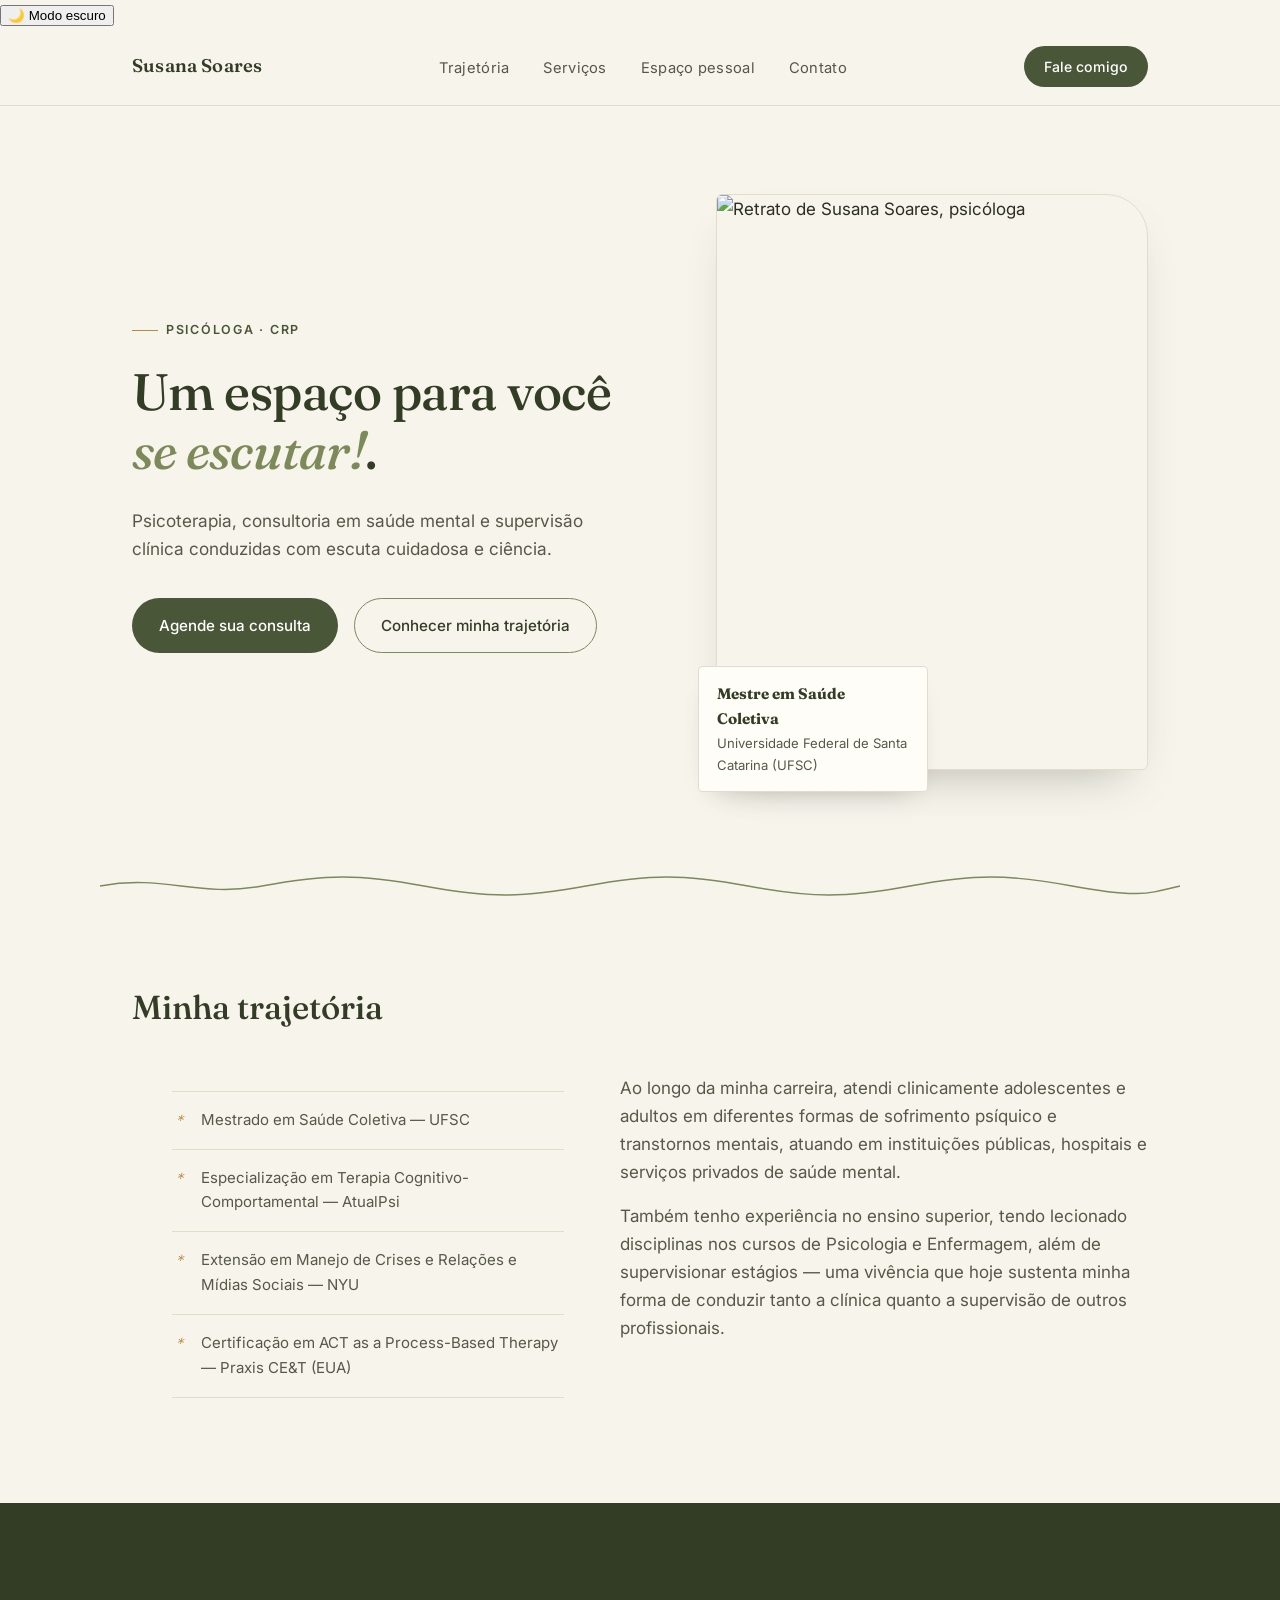
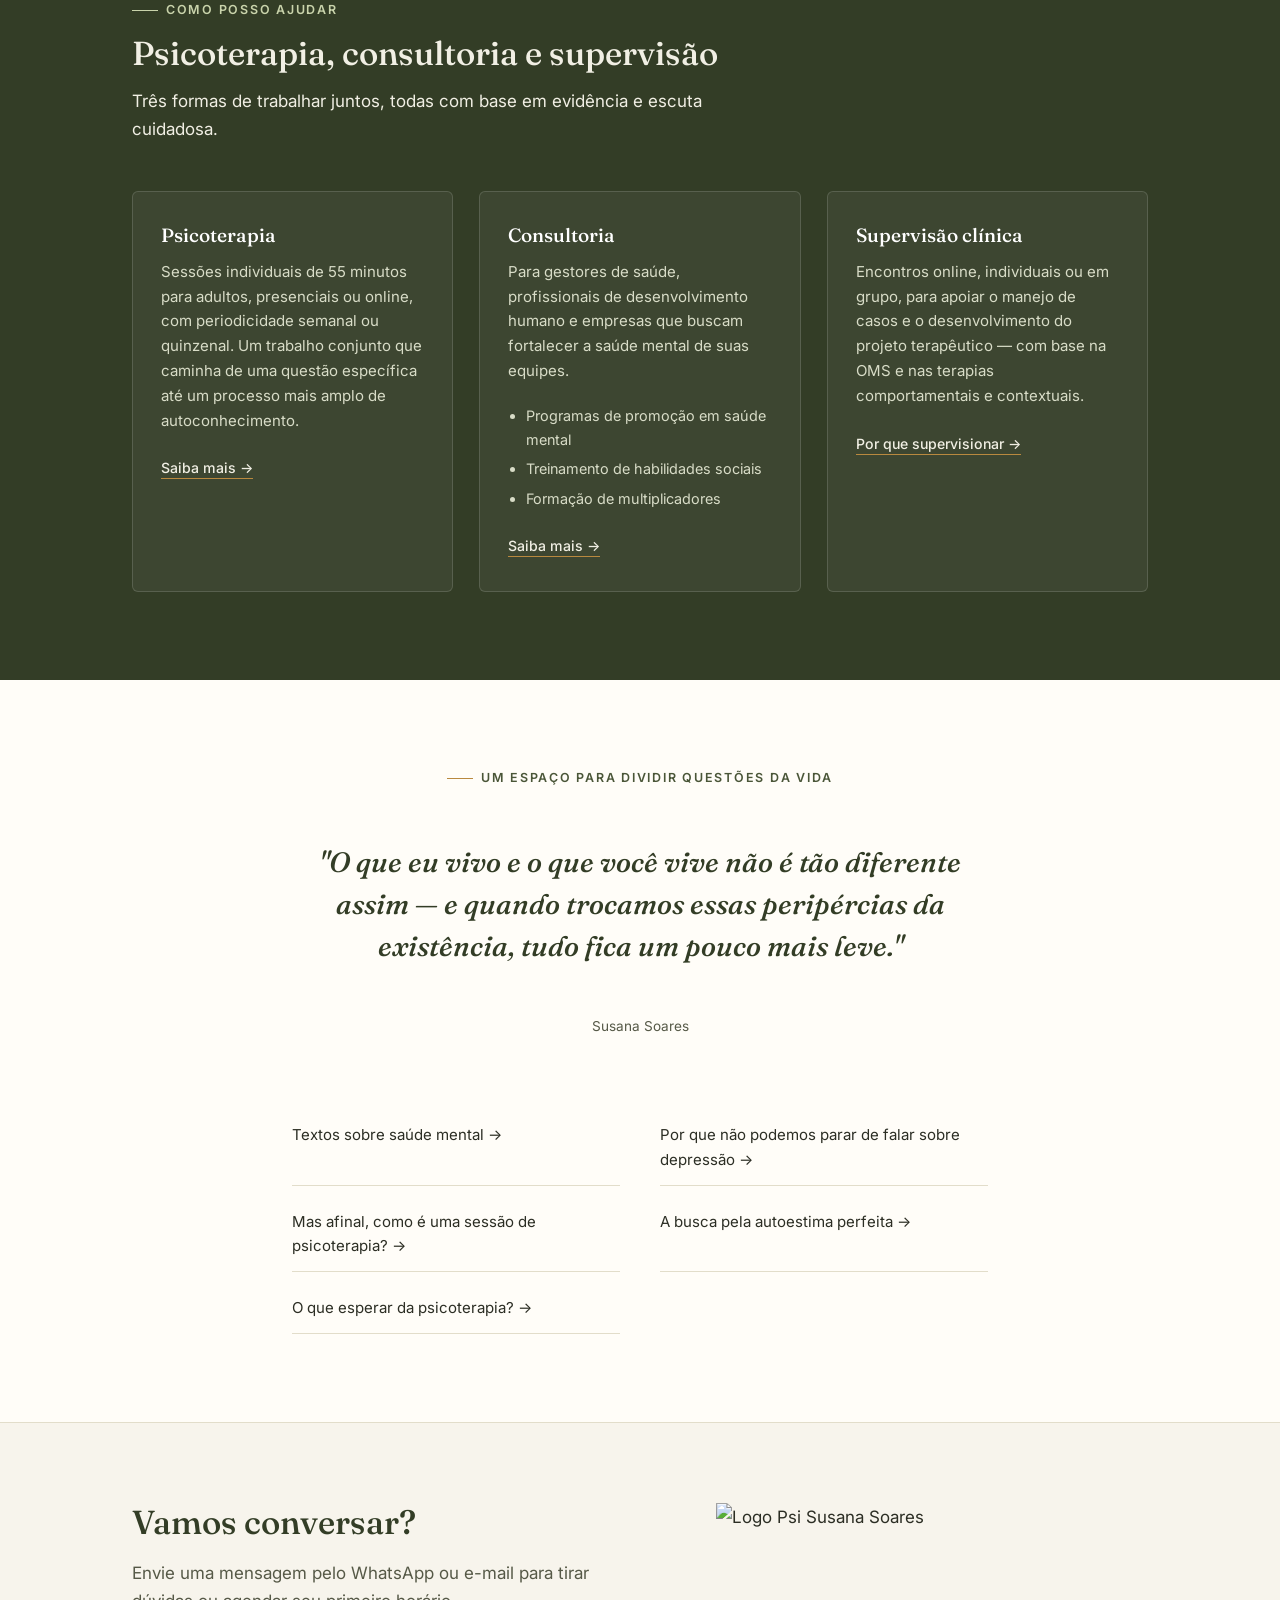
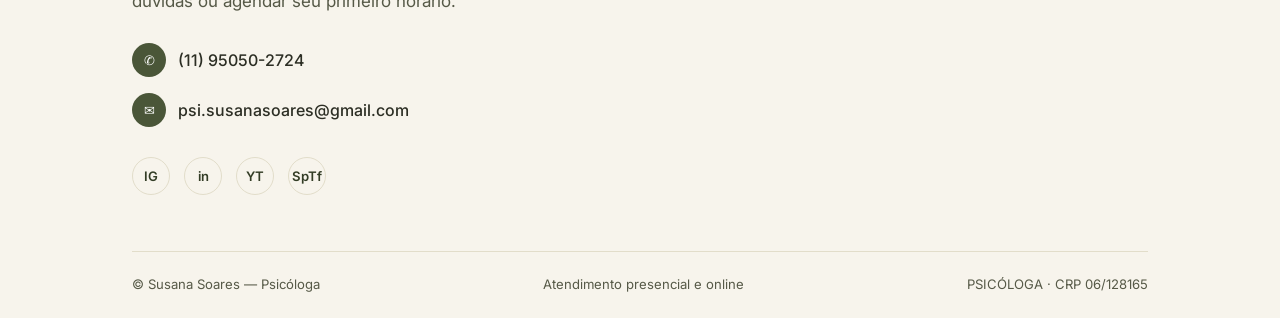
==== commit e7ad9298: "feat:  adiciona dark mode, páginas de psicoterapia e melhorias responsivas" ====
--- a/sobre-susana-soares.html
+++ b/sobre-susana-soares.html
@@ -9,8 +9,14 @@
 <link rel="preconnect" href="https://fonts.gstatic.com" crossorigin>
 <link href="https://fonts.googleapis.com/css2?family=Fraunces:ital,opsz,wght@0,9..144,400;0,9..144,500;0,9..144,600;1,9..144,500&family=Inter:wght@400;500;600&display=swap" rel="stylesheet">
 <link rel="stylesheet" href="css/styleSobreSusana.css">
+
 </head>
 <body>
+
+<button id="theme-toggle" type="button" aria-pressed="false" aria-label="Alternar para modo escuro">
+  <span class="icon" aria-hidden="true">🌙</span>
+  <span class="label">Modo escuro</span>
+</button>
 
 <header class="site">
   <nav class="nav">
@@ -85,7 +91,7 @@
         <div class="card">
           <h3>Psicoterapia</h3>
           <p>Sessões individuais de 55 minutos para adultos, presenciais ou online, com periodicidade semanal ou quinzenal. Um trabalho conjunto que caminha de uma questão específica até um processo mais amplo de autoconhecimento.</p>
-          <a class="card-link" href="https://psisusanasoares.com/psicoterapia/">Saiba mais →</a>
+          <a class="card-link" href="Psicoterapia.html">Saiba mais →</a>
         </div>
         <div class="card">
           <h3>Consultoria</h3>
@@ -154,5 +160,34 @@
   </div>
 </footer>
 
+<script>
+  (function () {
+    var LIGHT_HREF = 'CSS/styleSobreSusana.css';
+    var DARK_HREF  = 'CSS/darkStyleSobreSusana.css';
+
+    var link   = document.getElementById('theme-stylesheet');
+    var button = document.getElementById('theme-toggle');
+    var label  = button.querySelector('.label');
+    var icon   = button.querySelector('.icon');
+
+    function setTheme(isDark) {
+      link.setAttribute('href', isDark ? DARK_HREF : LIGHT_HREF);
+      document.documentElement.setAttribute('data-theme', isDark ? 'dark' : 'light');
+      button.setAttribute('aria-pressed', String(isDark));
+      button.setAttribute('aria-label', isDark ? 'Alternar para modo claro' : 'Alternar para modo escuro');
+      label.textContent = isDark ? 'Modo claro' : 'Modo escuro';
+      icon.textContent = isDark ? '☀️' : '🌙';
+    }
+
+    button.addEventListener('click', function () {
+      var isDark = document.documentElement.getAttribute('data-theme') === 'dark';
+      setTheme(!isDark);
+    });
+
+    // Começa sempre no tema claro ao carregar a página.
+    setTheme(false);
+  })();
+</script>
+
 </body>
-</html>
+</html>
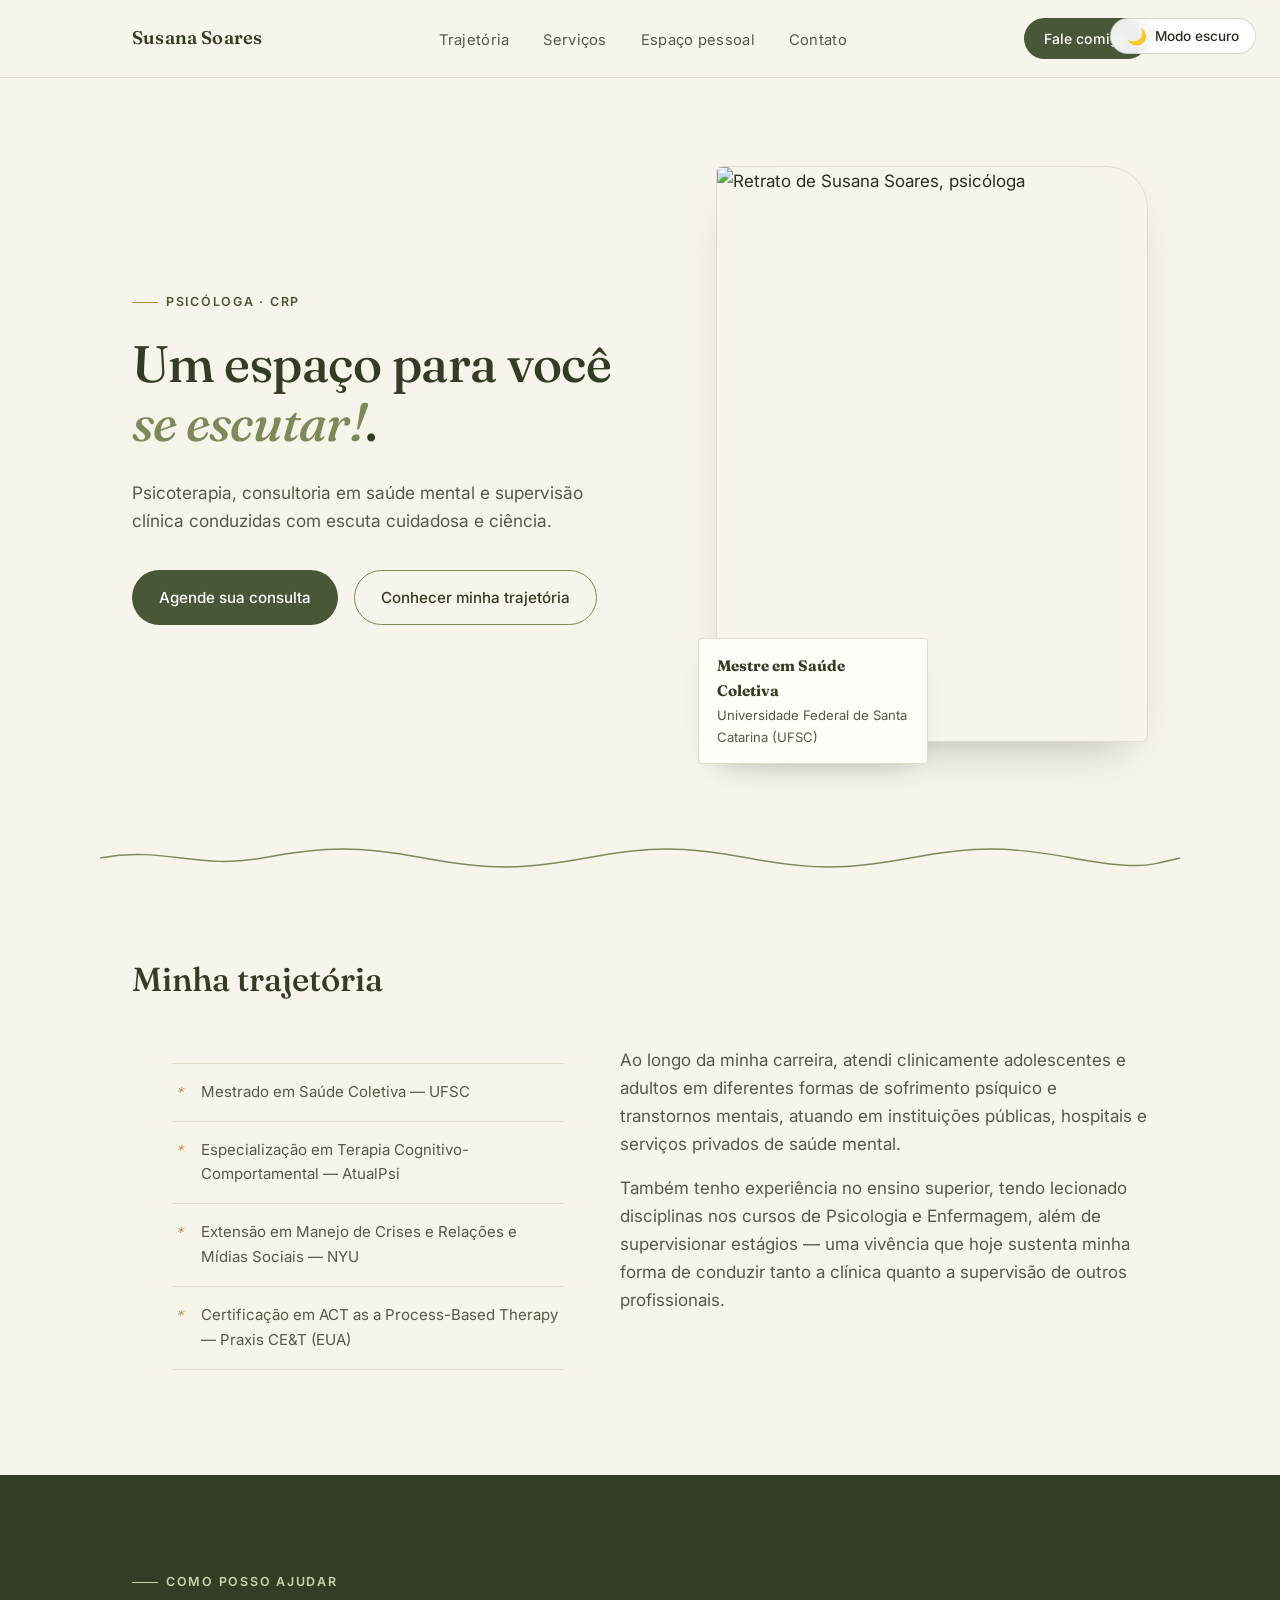
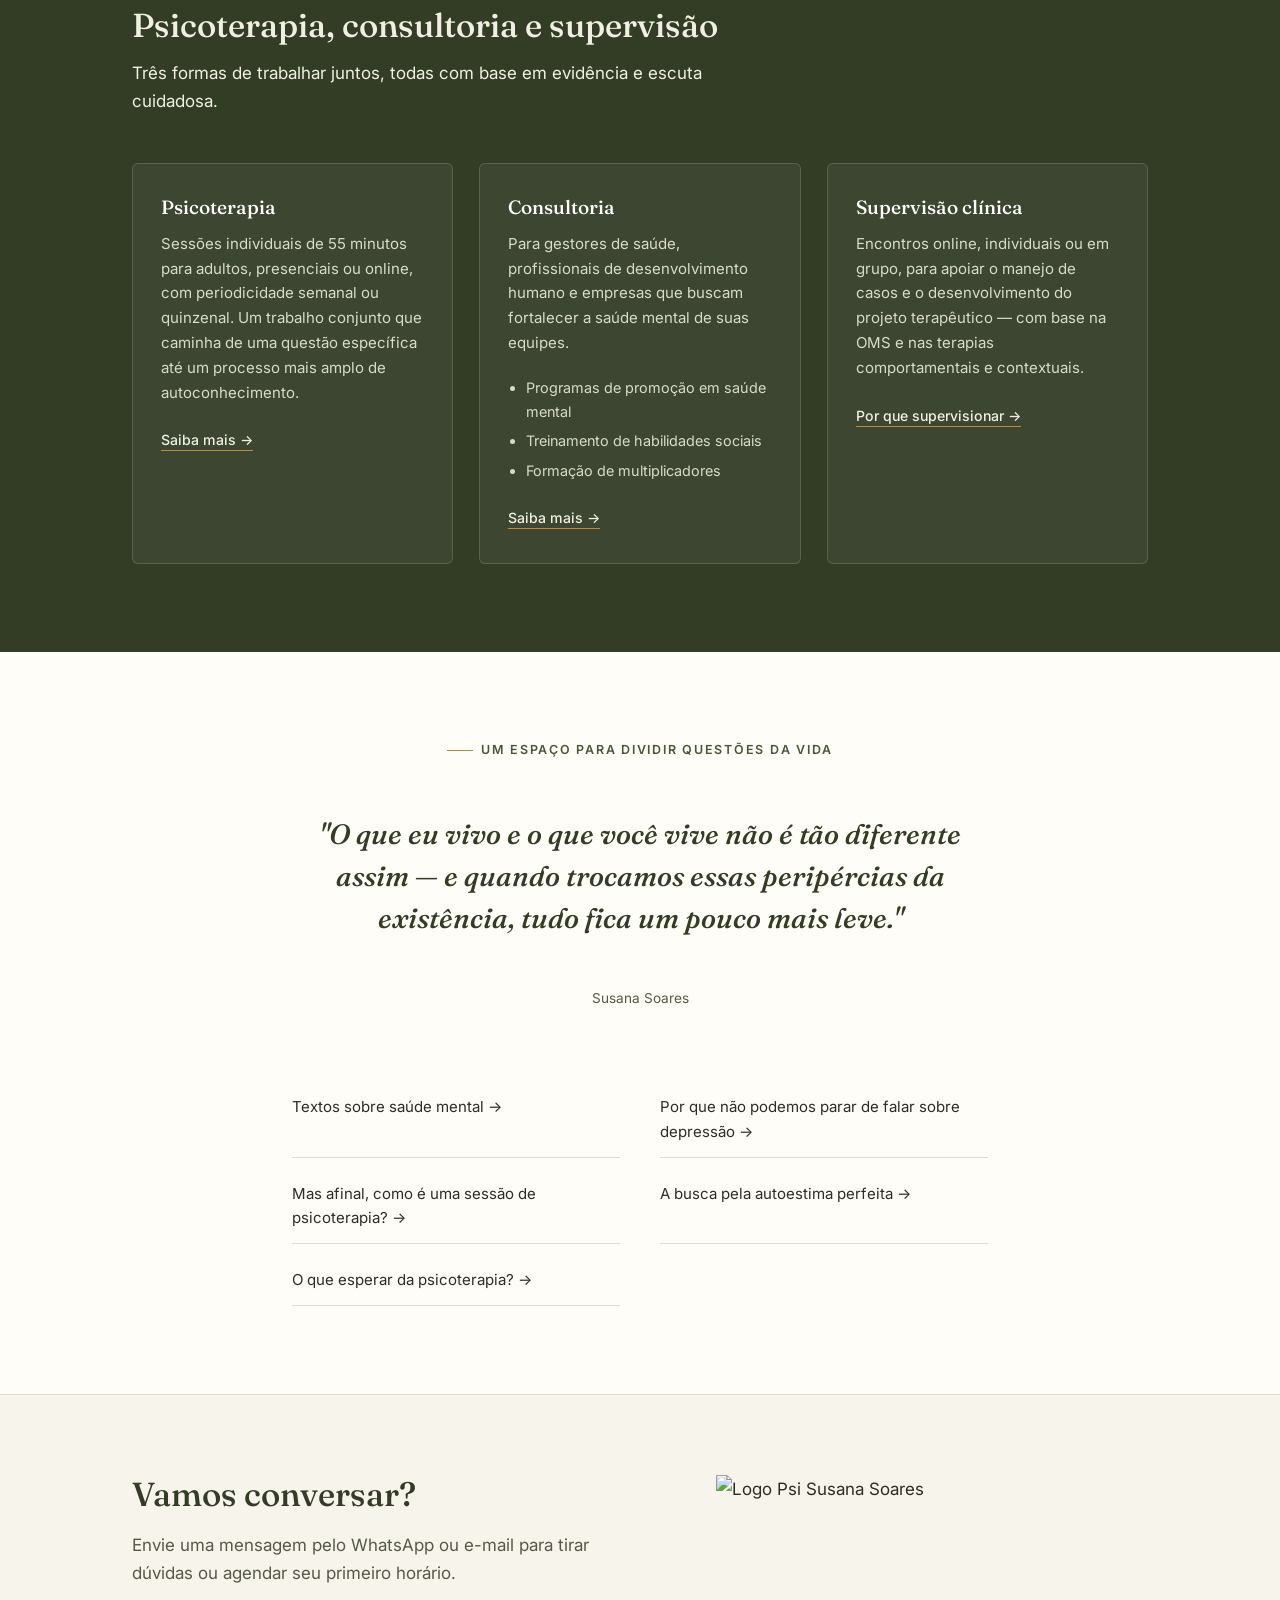
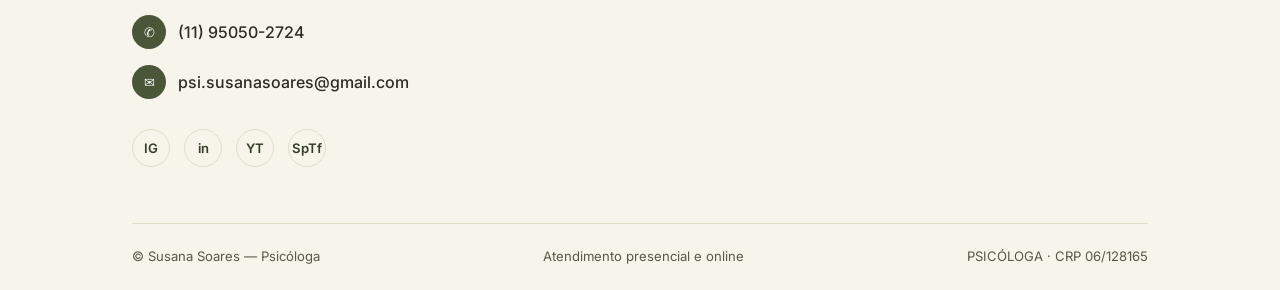
==== commit d0e43634: "Pagina inicial arrumada" ====
--- a/sobre-susana-soares.html
+++ b/sobre-susana-soares.html
@@ -8,7 +8,41 @@
 <link rel="preconnect" href="https://fonts.googleapis.com">
 <link rel="preconnect" href="https://fonts.gstatic.com" crossorigin>
 <link href="https://fonts.googleapis.com/css2?family=Fraunces:ital,opsz,wght@0,9..144,400;0,9..144,500;0,9..144,600;1,9..144,500&family=Inter:wght@400;500;600&display=swap" rel="stylesheet">
-<link rel="stylesheet" href="css/styleSobreSusana.css">
+<link id="theme-stylesheet" rel="stylesheet" href="css/styleSobreSusana.css">
+<style>
+  /* Estilos do botão de tema — ficam fora da folha trocável para nunca sumirem */
+  #theme-toggle{
+    position:fixed;
+    top:18px;
+    right:24px;
+    z-index:999;
+    display:inline-flex;
+    align-items:center;
+    gap:8px;
+    padding:9px 16px;
+    border-radius:999px;
+    border:1px solid rgba(0,0,0,.15);
+    background:rgba(255,255,255,.9);
+    color:#2c2e24;
+    font-family:'Inter',sans-serif;
+    font-size:.85rem;
+    font-weight:500;
+    cursor:pointer;
+    backdrop-filter:blur(6px);
+    transition:background .2s ease, color .2s ease, border-color .2s ease;
+  }
+  #theme-toggle:hover{ background:#fff; }
+  #theme-toggle .icon{ font-size:1rem; line-height:1; }
+ 
+  /* Quando o CSS escuro estiver ativo, o próprio darkSobreSusana.css pode
+     sobrescrever #theme-toggle (mesmo id) para combinar com o tema escuro.
+     Este bloco abaixo é só um fallback caso o dark CSS não faça isso. */
+  html[data-theme="dark"] #theme-toggle{
+    background:rgba(20,22,16,.85);
+    color:#f1efe4;
+    border-color:rgba(255,255,255,.18);
+  }
+</style>
 
 </head>
 <body>
@@ -162,8 +196,8 @@
 
 <script>
   (function () {
-    var LIGHT_HREF = 'CSS/styleSobreSusana.css';
-    var DARK_HREF  = 'CSS/darkStyleSobreSusana.css';
+    var LIGHT_HREF = 'css/styleSobreSusana.css';
+    var DARK_HREF  = 'css/darkStyleSobreSusana.css';
 
     var link   = document.getElementById('theme-stylesheet');
     var button = document.getElementById('theme-toggle');
@@ -171,22 +205,31 @@
     var icon   = button.querySelector('.icon');
 
     function setTheme(isDark) {
-      link.setAttribute('href', isDark ? DARK_HREF : LIGHT_HREF);
-      document.documentElement.setAttribute('data-theme', isDark ? 'dark' : 'light');
-      button.setAttribute('aria-pressed', String(isDark));
-      button.setAttribute('aria-label', isDark ? 'Alternar para modo claro' : 'Alternar para modo escuro');
-      label.textContent = isDark ? 'Modo claro' : 'Modo escuro';
-      icon.textContent = isDark ? '☀️' : '🌙';
+        link.setAttribute('href', isDark ? DARK_HREF : LIGHT_HREF);
+        document.documentElement.setAttribute(
+            'data-theme',
+            isDark ? 'dark' : 'light'
+        );
+
+        button.setAttribute('aria-pressed', String(isDark));
+        button.setAttribute(
+            'aria-label',
+            isDark ? 'Alternar para modo claro' : 'Alternar para modo escuro'
+        );
+
+        label.textContent = isDark ? 'Modo claro' : 'Modo escuro';
+        icon.textContent = isDark ? '☀️' : '🌙';
     }
 
     button.addEventListener('click', function () {
-      var isDark = document.documentElement.getAttribute('data-theme') === 'dark';
-      setTheme(!isDark);
+        var isDark =
+            document.documentElement.getAttribute('data-theme') === 'dark';
+
+        setTheme(!isDark);
     });
 
-    // Começa sempre no tema claro ao carregar a página.
     setTheme(false);
-  })();
+})();
 </script>
 
 </body>
